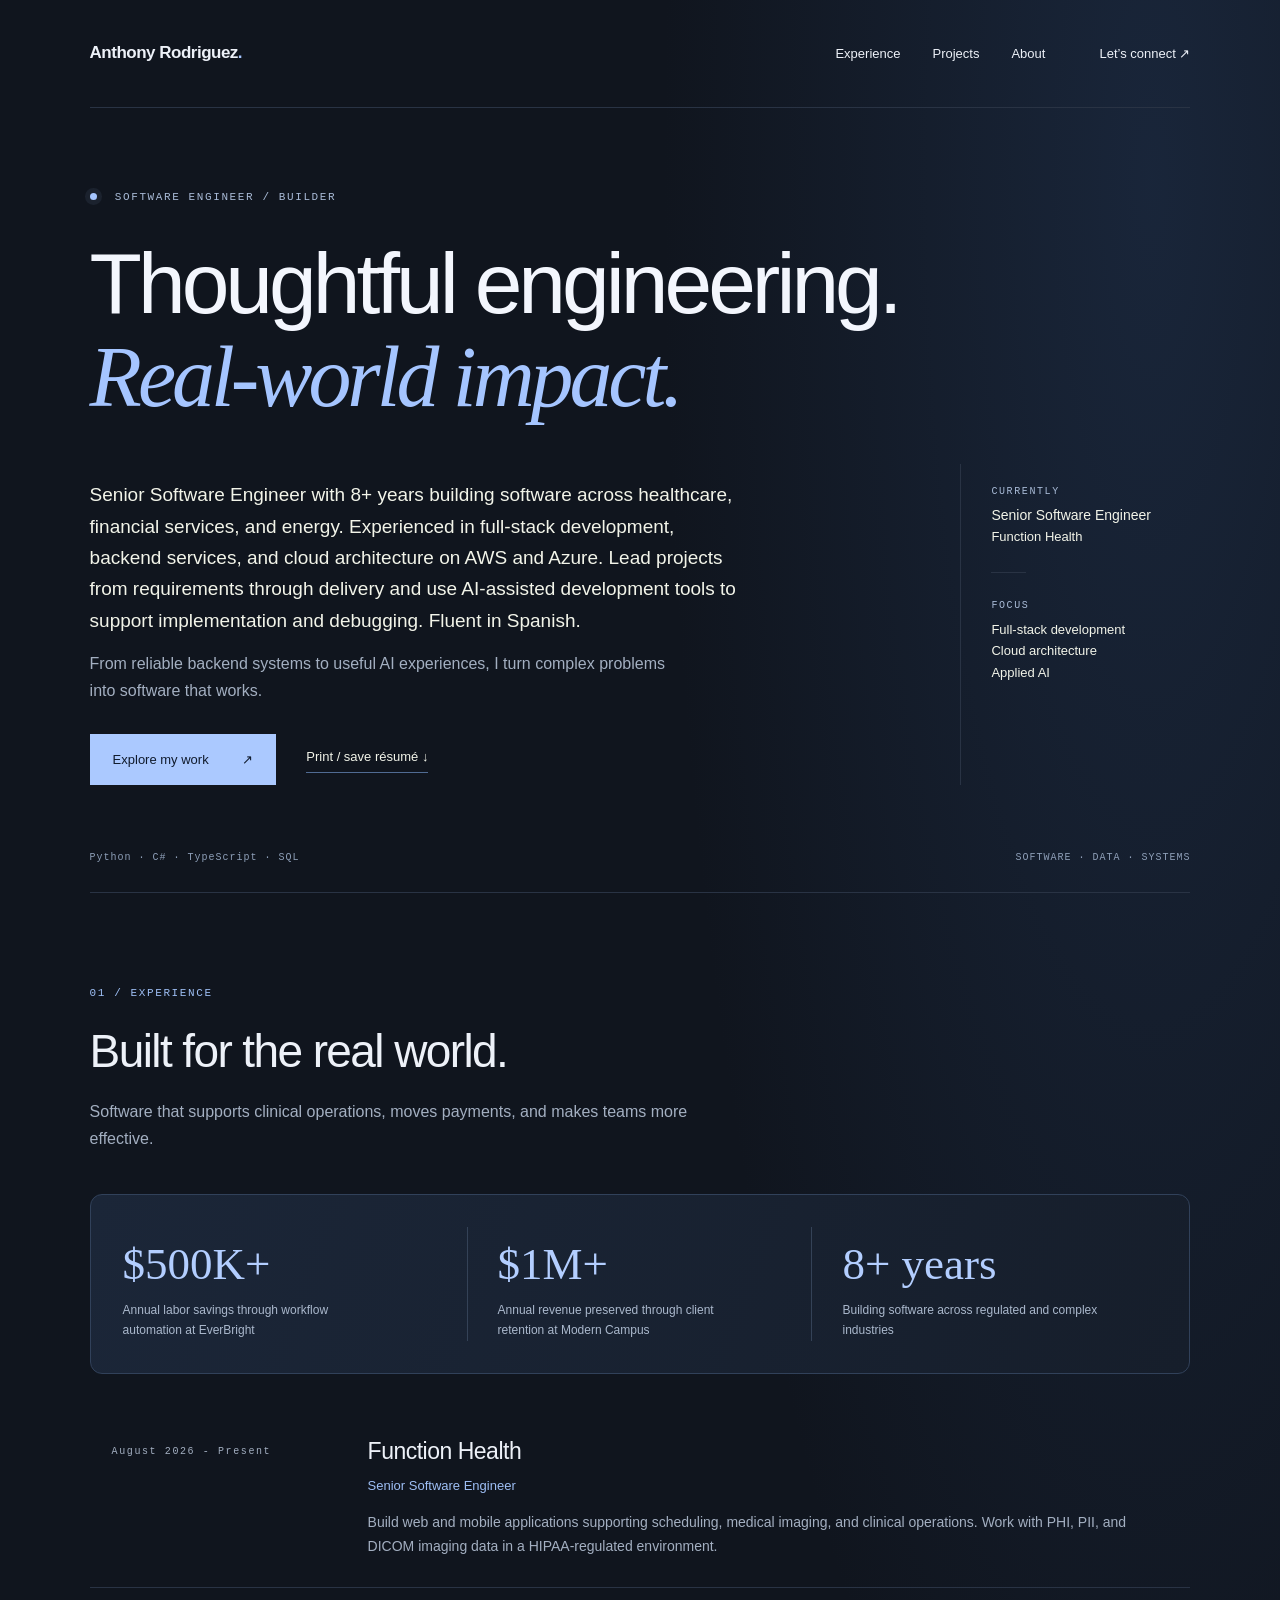
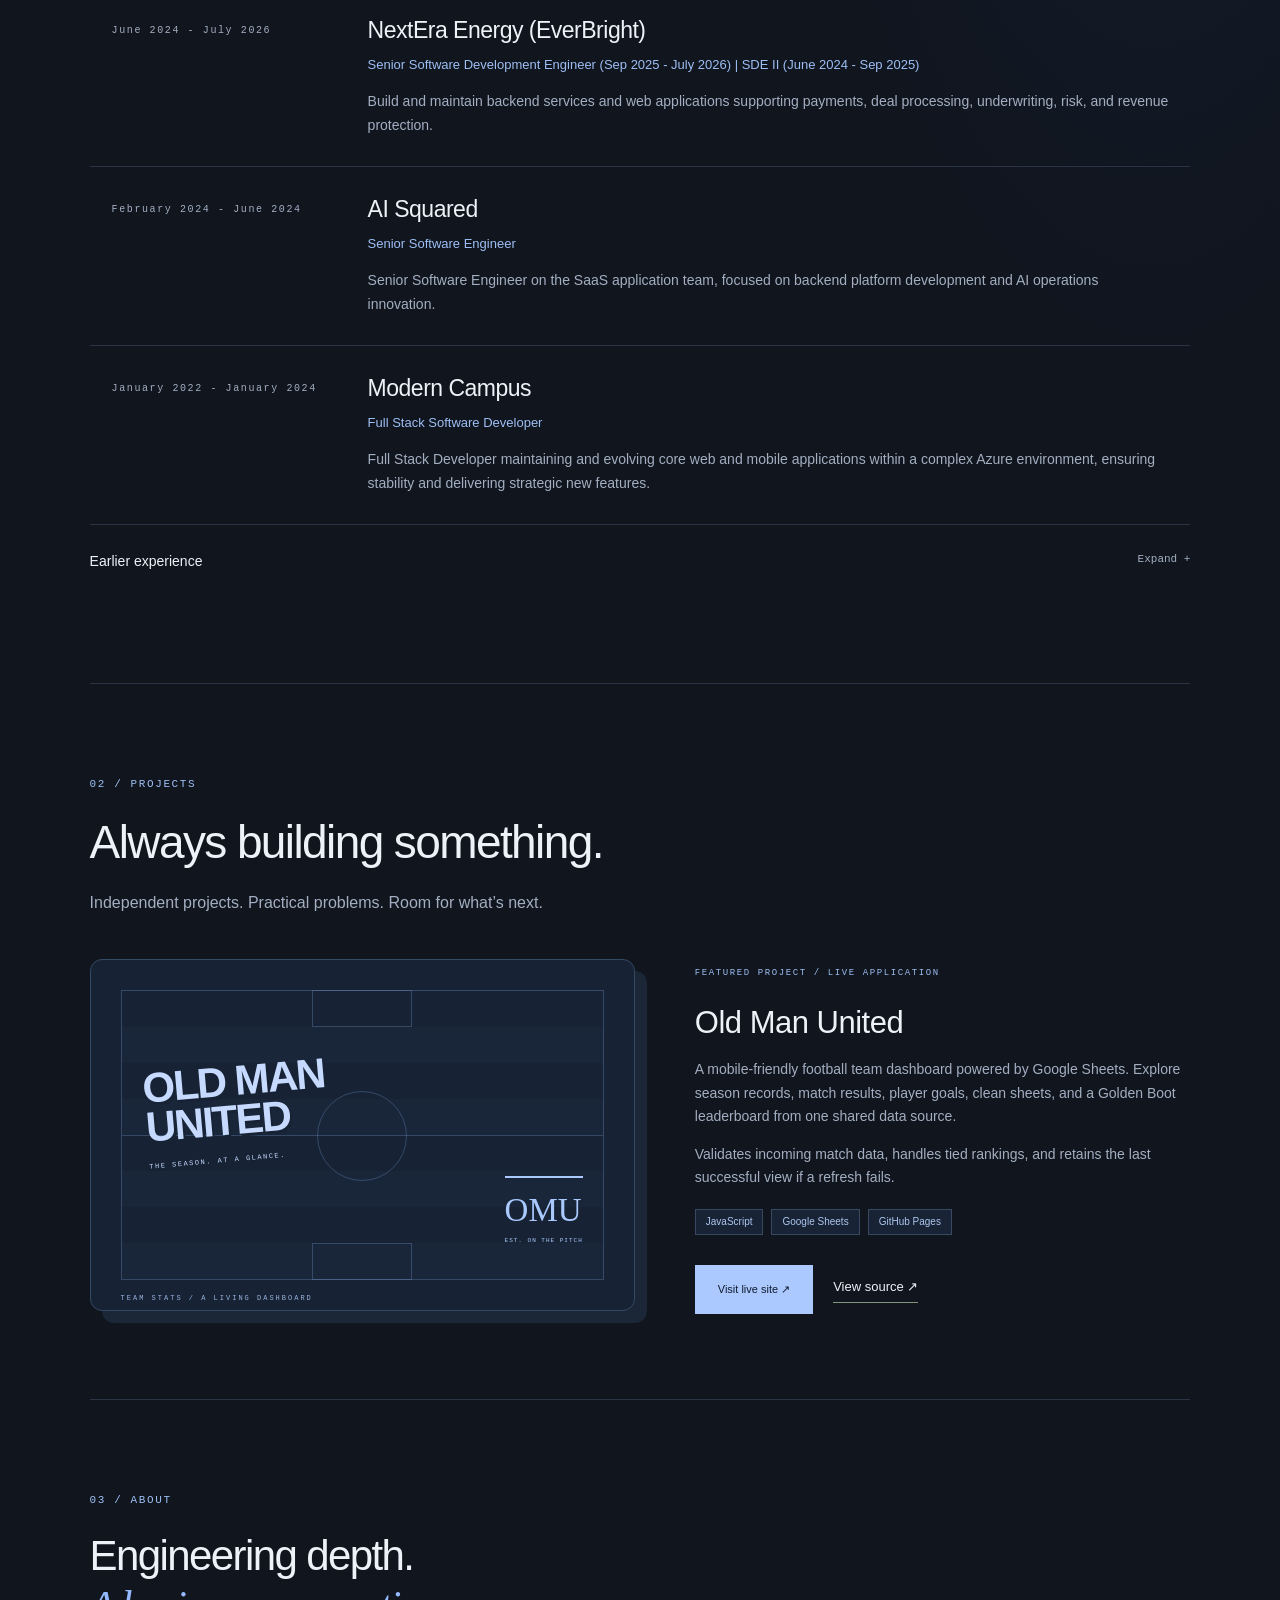
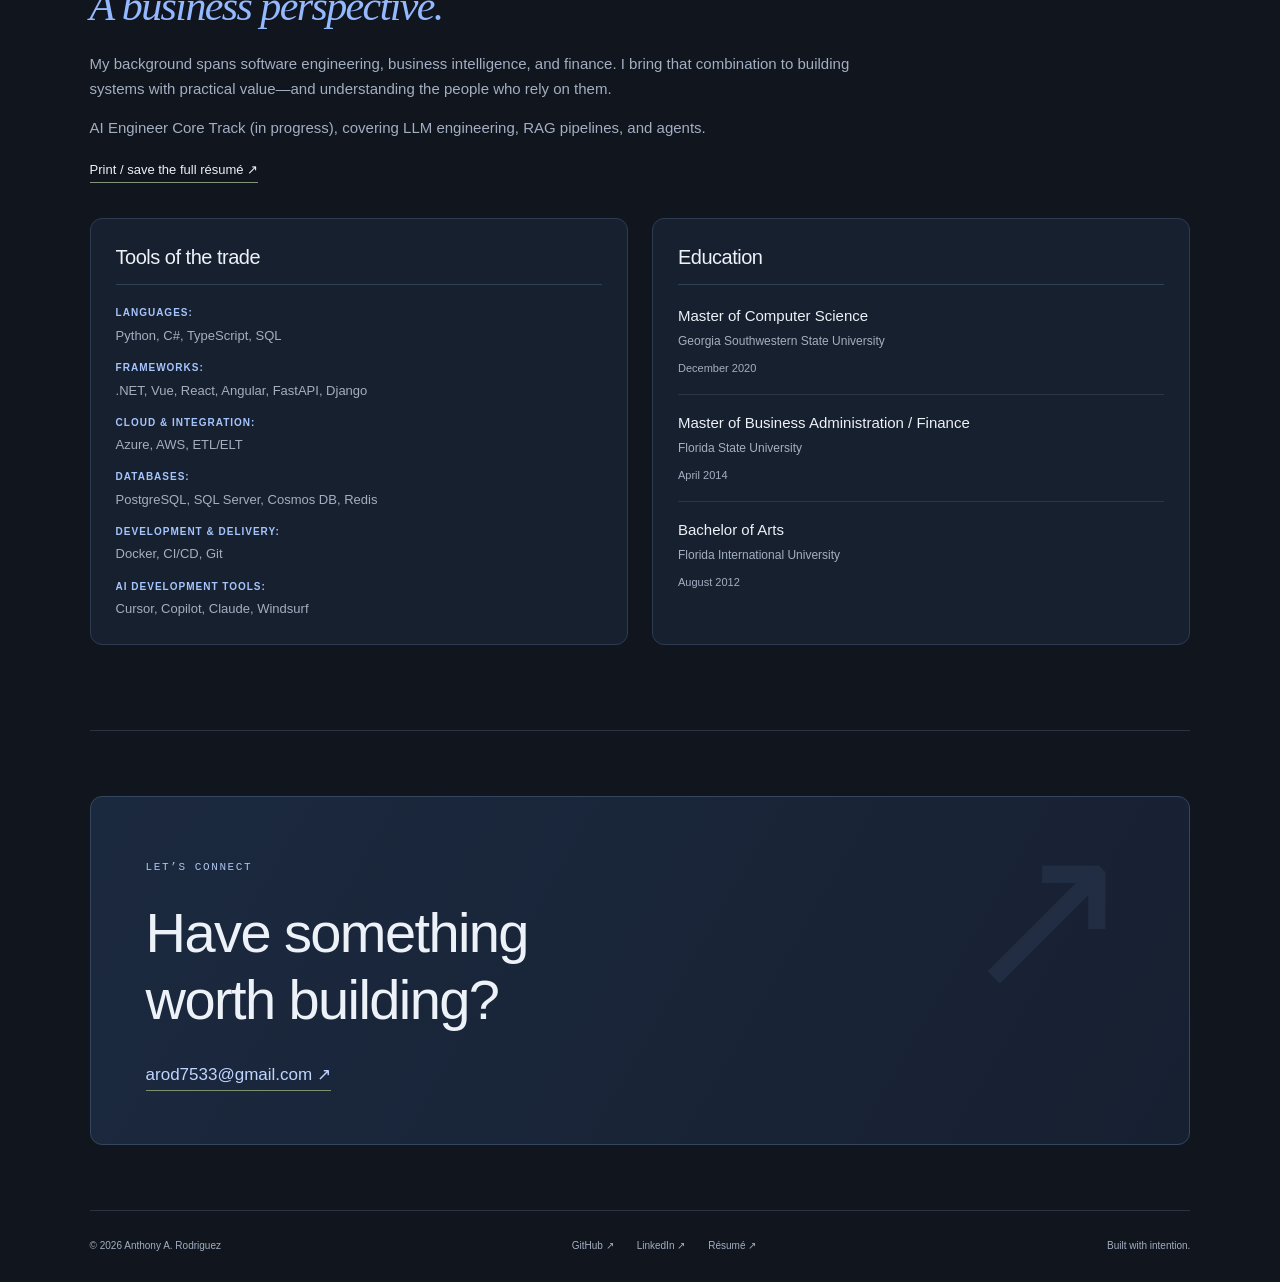
==== index.html @ e12dc536 "Create resume website and portfolio with single-source content" ====
<!doctype html>
<html lang="en"><head><meta charset="utf-8"><meta name="viewport" content="width=device-width,initial-scale=1"><meta name="description" content="Anthony A. Rodriguez — Senior Software Engineer building full-stack applications, cloud services, and applied AI projects."><title>Anthony A. Rodriguez | Software Engineer</title><link rel="stylesheet" href="styles.css"></head><body><div class="hero-backdrop" aria-hidden="true"></div>
<a class="skip" href="#main">Skip to content</a><header><a class="brand" href="#">Anthony Rodriguez<span>.</span></a><nav aria-label="Main navigation"><a href="#work">Experience</a><a href="#projects">Projects</a><a href="#about">About</a><a class="nav-contact" href="mailto:arod7533@gmail.com">Let’s connect ↗</a></nav></header>
<main id="main"><section class="hero"><div class="eyebrow"><span class="dot"></span> SOFTWARE ENGINEER / BUILDER</div><h1>Thoughtful engineering.<br><em>Real-world impact.</em></h1><div class="hero-bottom"><div><p class="intro">Senior Software Engineer with 8+ years building software across healthcare, financial services, and energy. Experienced in full-stack development, backend services, and cloud architecture on AWS and Azure. Lead projects from requirements through delivery and use AI-assisted development tools to support implementation and debugging. Fluent in Spanish.</p><p class="subintro">From reliable backend systems to useful AI experiences, I turn complex problems into software that works.</p><div class="actions"><a class="button" href="#projects">Explore my work <span>↗</span></a><a class="text-link" href="resume.html">Print / save résumé ↓</a></div></div><aside class="hero-note"><span class="tiny">CURRENTLY</span><strong>Senior Software Engineer</strong><span>Function Health</span><div class="note-line"></div><span class="tiny">FOCUS</span><span>Full-stack development<br>Cloud architecture<br>Applied AI</span></aside></div><div class="hero-footer"><span>Python · C# · TypeScript · SQL</span><span>SOFTWARE · DATA · SYSTEMS</span></div></section>
<section id="work" class="section"><div class="section-heading"><span class="eyebrow">01 / EXPERIENCE</span><h2>Built for the real world.</h2><p>Software that supports clinical operations, moves payments, and makes teams more effective.</p></div><div class="impact"><div><strong>$500K+</strong><span>Annual labor savings through workflow automation at EverBright</span></div><div><strong>$1M+</strong><span>Annual revenue preserved through client retention at Modern Campus</span></div><div><strong>8+ years</strong><span>Building software across regulated and complex industries</span></div></div>
<div class="timeline"><article><div class="time">August 2026 - Present</div><div><h3>Function Health</h3><p class="role">Senior Software Engineer</p><p class="role-summary">Build web and mobile applications supporting scheduling, medical imaging, and clinical operations. Work with PHI, PII, and DICOM imaging data in a HIPAA-regulated environment.</p></div></article><article><div class="time">June 2024 - July 2026</div><div><h3>NextEra Energy (EverBright)</h3><p class="role">Senior Software Development Engineer  (Sep 2025 - July 2026)  |  SDE II  (June 2024 - Sep 2025)</p><p class="role-summary">Build and maintain backend services and web applications supporting payments, deal processing, underwriting, risk, and revenue protection.</p></div></article><article><div class="time">February 2024 - June 2024</div><div><h3>AI Squared</h3><p class="role">Senior Software Engineer</p><p class="role-summary">Senior Software Engineer on the SaaS application team, focused on backend platform development and AI operations innovation.</p></div></article><article><div class="time">January 2022 - January 2024</div><div><h3>Modern Campus</h3><p class="role">Full Stack Software Developer</p><p class="role-summary">Full Stack Developer maintaining and evolving core web and mobile applications within a complex Azure environment, ensuring stability and delivering strategic new features.</p></div></article><details><summary>Earlier experience <span>Expand +</span></summary><article><div class="time">April 2019 - November 2021</div><div><h3>Optum / UnitedHealth Group</h3><p class="role">Software Engineer, Risk &amp; Quality Analytics  (April 2020 - November 2021)</p><p class="role-summary">Developed internal applications with .NET Core, Angular, and SQL Server, enhanced Tableau dashboards using its JavaScript API, and supported Azure cloud migration and CI/CD deployments with Docker and Jenkins.</p></div></article><article><div class="time">February 2018 - April 2019</div><div><h3>Cambia Health Solutions</h3><p class="role">Sr. Data Reporting Analyst, Operations BI</p><p class="role-summary">BI developer building Tableau dashboards and SQL reporting solutions for call center and speech analytics teams.</p></div></article><article><div class="time">August 2016 - February 2018</div><div><h3>Blue Harbor Senior Living</h3><p class="role">Sr. Business Intelligence Analyst</p><p class="role-summary">Supported the FP&amp;A team with automated SQL Server/SSRS reporting, Yardi-based property analytics, and executive data packages for private equity ownership.</p></div></article></details></div></section>
<section id="projects" class="section projects"><div class="section-heading"><span class="eyebrow">02 / PROJECTS</span><h2>Always building something.</h2><p>Independent projects. Practical problems. Room for what’s next.</p></div><div id="project-list"><p>Loading featured project…</p></div><noscript><p>Explore <a href="https://arod7533.github.io/old-man-utd-stats/">Old Man United</a>, a football team dashboard, or <a href="https://github.com/arod7533/old-man-utd-stats">read its source code</a>.</p></noscript></section>
<section id="about" class="section about"><div><span class="eyebrow">03 / ABOUT</span><h2>Engineering depth.<br><em>A business perspective.</em></h2><p>My background spans software engineering, business intelligence, and finance. I bring that combination to building systems with practical value—and understanding the people who rely on them.</p><p>AI Engineer Core Track (in progress), covering LLM engineering, RAG pipelines, and agents.</p><a class="text-link" href="resume.html">Print / save the full résumé ↗</a></div><div class="about-right"><section class="about-panel skills-panel" aria-labelledby="skills-title"><h3 id="skills-title">Tools of the trade</h3><p><strong>Languages:</strong> Python, C#, TypeScript, SQL</p><p><strong>Frameworks:</strong> .NET, Vue, React, Angular, FastAPI, Django</p><p><strong>Cloud &amp; Integration:</strong> Azure, AWS, ETL/ELT</p><p><strong>Databases:</strong> PostgreSQL, SQL Server, Cosmos DB, Redis</p><p><strong>Development &amp; Delivery:</strong> Docker, CI/CD, Git</p><p><strong>AI Development Tools:</strong> Cursor, Copilot, Claude, Windsurf</p></section><section class="about-panel education-panel" aria-labelledby="education-title"><h3 id="education-title">Education</h3><div class="education-item"><h4>Master of Computer Science</h4><p>Georgia Southwestern State University</p><time>December 2020</time></div><div class="education-item"><h4>Master of Business Administration / Finance</h4><p>Florida State University</p><time>April 2014</time></div><div class="education-item"><h4>Bachelor of Arts</h4><p>Florida International University</p><time>August 2012</time></div></section></div></section>
<section class="contact"><span class="eyebrow">LET’S CONNECT</span><h2>Have something<br>worth building?</h2><a href="mailto:arod7533@gmail.com">arod7533@gmail.com ↗</a></section></main><footer><span>© <span id="year">2026</span> Anthony A. Rodriguez</span><div><a href="https://github.com/arod7533">GitHub ↗</a><a href="https://linkedin.com/in/arod7533">LinkedIn ↗</a><a href="resume.html">Résumé ↗</a></div><span>Built with intention.</span></footer><script src="site.js" defer></script></body></html>
---- styles.css ----
:root{--paper:#f7f6f2;--ink:#202824;--muted:#626c64;--green:#335d48;--line:#d9ddd5}*{box-sizing:border-box}html{scroll-behavior:smooth;scroll-padding-top:30px}body{margin:0;background:var(--paper);color:var(--ink);font-family:Arial,Helvetica,sans-serif;line-height:1.65}a{color:inherit;text-decoration:none}a:hover{text-decoration:underline;text-underline-offset:5px}a:focus-visible,summary:focus-visible{outline:3px solid #8aab65;outline-offset:5px}.skip{position:absolute;top:-80px;background:white;padding:10px}.skip:focus{top:0;z-index:10}header,main,footer{max-width:1200px;margin:auto}header{height:108px;display:flex;align-items:center;justify-content:space-between;border-bottom:1px solid var(--line)}.brand{font-size:30px;font-weight:800;letter-spacing:-2px}.brand span{color:#788f57}nav{display:flex;gap:32px;font-size:13px}nav .nav-contact{margin-left:22px}.hero{padding:80px 0 0}.eyebrow,.tiny,.time{font-family:monospace;font-size:11px;letter-spacing:1.6px}.eyebrow{color:var(--green)}.dot{display:inline-block;width:7px;height:7px;background:#6b8d53;border-radius:50%;margin-right:10px}h1{font-size:clamp(48px,6.6vw,84px);line-height:1.08;letter-spacing:-4px;font-weight:500;margin:31px 0 40px}em{font-family:Georgia,'Times New Roman',serif;font-weight:400;color:var(--green)}.hero-bottom{display:grid;grid-template-columns:1fr 290px;gap:160px}.intro{font-size:20px;line-height:1.65;max-width:650px}.subintro{font-size:16px;color:var(--muted);max-width:590px}.actions{display:flex;align-items:center;gap:30px;margin-top:30px}.button{background:var(--green);color:white;padding:15px 23px;font-size:13px}.button span{margin-left:30px}.text-link{font-size:13px;border-bottom:1px solid #82957c;padding-bottom:5px}.hero-note{border-left:1px solid var(--line);padding-left:28px;padding-top:15px;font-size:13px;display:flex;align-items:flex-start;flex-direction:column}.tiny{font-size:10px;color:var(--muted);margin-bottom:9px}.hero-note strong{font-size:14px;font-weight:500}.note-line{width:35px;height:1px;background:var(--line);margin:24px 0}.hero-footer{display:flex;justify-content:space-between;color:var(--muted);font-family:monospace;font-size:10px;letter-spacing:1px;border-bottom:1px solid var(--line);margin-top:68px;padding-bottom:25px}.section{padding:85px 0;border-bottom:1px solid var(--line)}.section-heading{max-width:650px}h2{font-size:42px;line-height:1.2;letter-spacing:-1.6px;font-weight:500;margin:20px 0}p{margin:15px 0}.section-heading p,.about p{color:var(--muted)}.impact{display:grid;grid-template-columns:repeat(3,1fr);margin:42px 0 35px;background:#ecefe7;padding:30px}.impact>div{padding:0 30px;border-right:1px solid #cfd7c9}.impact>div:first-child{padding-left:0}.impact>div:last-child{border:0}.impact strong{font-family:Georgia,serif;font-size:39px;font-weight:400;color:var(--green);display:block}.impact span{display:block;max-width:255px;font-size:12px;color:var(--muted)}.timeline article{display:grid;grid-template-columns:220px 1fr;gap:36px;padding:35px 0;border-bottom:1px solid var(--line)}.time{padding-top:7px;color:var(--muted);font-size:10px}h3{font-size:23px;font-weight:500;letter-spacing:-.5px;line-height:1.3;margin:0 0 8px}.role{color:var(--green);font-size:13px;margin-top:5px}.timeline p:not(.role),li{font-size:14px;color:var(--muted)}ul{padding-left:18px}.tags{display:flex;flex-wrap:wrap;gap:8px;margin-top:20px}.tags span{font-size:10px;border:1px solid #d4dcd0;padding:4px 10px;color:var(--green)}summary{cursor:pointer;display:flex;justify-content:space-between;padding:25px 0;font-size:14px}summary span{font-family:monospace;color:var(--muted);font-size:11px}.earlier{padding:15px 0 10px 256px}.earlier h3{font-size:19px;margin-top:20px}.project{display:grid;grid-template-columns:1.1fr 1fr;gap:55px;margin-top:40px;align-items:center}.project-art{background:#e5e9df;padding:54px 35px}.chat-window{background:#253b31;box-shadow:0 15px 25px #263f3022;color:#eff3e8;padding:22px;border:1px solid #45604b}.window-top{display:flex;gap:5px;align-items:center}.window-top i{width:5px;height:5px;background:#829980;border-radius:50%}.window-top span{margin-left:auto;font-family:monospace;font-size:8px;letter-spacing:2px;color:#a3b69b}.chat-title{font-family:Georgia,serif;font-size:26px;line-height:1.3;margin:35px 0 25px;max-width:220px}.chat-title span{color:#c3db95}.chat-lines b{display:block;width:85%;height:5px;background:#4c6254;margin:10px 0}.chat-lines b:nth-child(2){width:70%}.chat-lines b:nth-child(3){width:45%}.chat-input{margin-top:32px;padding:12px;background:#344a3d;color:#adbdad;font-size:10px;display:flex;justify-content:space-between}.project-info .eyebrow{font-size:9px}.project-info h3{font-size:31px;margin-top:20px}.project-info p{font-size:14px;color:var(--muted)}.project-status{font-size:11px!important;margin-top:26px!important}.about{display:grid;grid-template-columns:1fr 1fr;gap:100px}.about p{font-size:15px}.about-right{padding-top:30px}.about-right h3{font-size:17px}.about-right>p{line-height:2.1;margin-bottom:32px}.education{display:flex;flex-direction:column;font-size:13px}.education strong{font-weight:500;margin-top:13px}.education span{font-size:11px;color:var(--muted)}.contact{background:#e8ede2;padding:55px;margin-top:65px;margin-bottom:65px}.contact h2{font-size:56px;margin-bottom:28px}.contact>a{font-size:17px;border-bottom:1px solid #7b9270;padding-bottom:6px}footer{border-top:1px solid var(--line);padding:27px 0;display:flex;justify-content:space-between;font-size:10px;color:var(--muted)}footer div{display:flex;gap:23px}@media(min-width:1500px){header,main,footer{max-width:1200px}}@media(max-width:1300px){header,main,footer{margin-left:7%;margin-right:7%}.hero-bottom{gap:60px}}@media(max-width:700px){header{height:85px}nav{gap:16px;font-size:11px}nav .nav-contact{display:none}.hero{padding-top:48px}h1{font-size:49px;letter-spacing:-2.5px}.hero-bottom{grid-template-columns:1fr;gap:32px}.intro{font-size:18px}.hero-note{display:none}.hero-footer{margin-top:45px}.hero-footer span:last-child{display:none}.section{padding:55px 0}h2{font-size:33px}.impact{padding:20px;gap:20px;grid-template-columns:1fr}.impact>div{padding:0;border:0}.impact span{max-width:none}.impact strong{font-size:34px}.timeline article{grid-template-columns:1fr;gap:12px}.earlier{padding-left:0}.project,.about{grid-template-columns:1fr;gap:30px}.project-art{padding:35px 25px}.about-right{padding-top:0}.contact{padding:30px;margin:40px 0}.contact h2{font-size:42px}.contact>a{font-size:14px}footer{flex-wrap:wrap;gap:18px}footer>span:last-child{display:none}}@media(prefers-reduced-motion:reduce){html{scroll-behavior:auto}}
/* Visual layer: evergreen, warm paper, and restrained chartreuse accents. */
:root{--accent:#d6ed9b}body{position:relative}.hero-backdrop{position:absolute;z-index:-1;inset:0 0 auto;height:860px;background:radial-gradient(ellipse at 85% 35%,#385742 0,transparent 48%),linear-gradient(135deg,#182e26,#213c30);overflow:hidden}.hero-backdrop:after{content:'';position:absolute;inset:0;background-image:linear-gradient(#d6ed9b07 1px,transparent 1px),linear-gradient(90deg,#d6ed9b07 1px,transparent 1px);background-size:66px 66px;mask-image:linear-gradient(to right,transparent,#000)}header{color:#e9efe6;border-color:#ffffff24}.brand span{color:var(--accent)}nav a{transition:color .2s}nav a:hover{color:var(--accent);text-decoration:none}.hero{color:#f2f4e9;min-height:752px;position:relative}.hero h1{font-size:clamp(50px,6.7vw,87px);letter-spacing:-4px}.hero em{color:#d6ed9b}.hero .eyebrow,.hero .tiny{color:#bac9b5}.hero .dot{background:var(--accent);box-shadow:0 0 0 5px #d6ed9b12}.hero .intro{font-size:20px}.hero .subintro{color:#b4c2b5}.hero .button{background:var(--accent);color:#203a2b}.hero .text-link{border-color:#6f8a72}.hero-footer{color:#a9bba9;border-color:#ffffff24;margin-top:55px}.hero-note{border:0;padding-left:0;padding-top:0;position:relative}.hero-note .note-line{background:#638064}.orbit-art{position:relative;width:210px;height:170px;margin:-5px 0 22px}.orbit-ring{position:absolute;width:170px;height:170px;border:1px solid #91af7f66;border-radius:50%;left:20px}.ring-two{transform:rotate(-32deg) scaleX(.48);border-color:#b8d49b88}.orbit-art:after{content:'';position:absolute;top:84px;left:0;width:210px;height:1px;background:#91af7f44}.orbit-core{position:absolute;top:42px;left:72px;font-size:43px;font-weight:bold;letter-spacing:-3px;color:#d6ed9b}.orbit-core span{display:block;font:7px monospace;letter-spacing:1.3px;color:#c1cbb8;margin-left:-22px}.orbit-point{position:absolute;width:8px;height:8px;border-radius:50%;background:var(--accent);top:37px;right:26px;box-shadow:0 0 20px #d6ed9b77}.hero-note .tiny{margin-bottom:4px}.hero-note .note-line{margin:15px 0}.button{transition:transform .2s,box-shadow .2s,background .2s}.button:hover{transform:translateY(-3px);box-shadow:0 8px 20px #152c2522;text-decoration:none}.section-heading h2{font-size:46px}.impact{border-top:2px solid #64805b;background:linear-gradient(115deg,#e8eddf,#f0f2e9)}.impact strong{font-size:45px}.timeline article{transition:background .2s}.timeline article:hover{background:#e7ece14a}.project{gap:60px}.football-art{background:#243a2b;padding:30px;position:relative;min-height:350px;box-shadow:15px 15px 0 #e8eddf;overflow:hidden}.pitch{position:relative;border:1px solid #a0b98a55;height:290px;background:repeating-linear-gradient(0deg,#a0b98a06 0px,#a0b98a06 36px,transparent 36px,transparent 72px)}.pitch:after{content:'';position:absolute;top:50%;left:0;right:0;height:1px;background:#a0b98a55}.pitch-circle{position:absolute;width:90px;height:90px;border:1px solid #a0b98a55;border-radius:50%;top:100px;left:calc(50% - 45px)}.pitch-box{position:absolute;width:100px;height:37px;border:1px solid #a0b98a55;left:calc(50% - 50px)}.box-top{top:-1px}.box-bottom{bottom:-1px}.pitch-name{position:absolute;top:70px;left:23px;font-size:42px;line-height:.94;font-weight:800;letter-spacing:-2px;color:#e3efb6;z-index:1;transform:rotate(-5deg);text-shadow:2px 3px #243a2b}.pitch-name>span{display:block;font:7px monospace;letter-spacing:1.5px;margin-top:15px}.pitch-badge{position:absolute;right:20px;bottom:35px;border-top:2px solid #d6ed9b;color:#d6ed9b;font-family:Georgia,serif;font-size:33px;padding-top:5px}.pitch-badge span{font:6px monospace;letter-spacing:1px;display:block}.art-caption{position:absolute;bottom:8px;left:30px;color:#abc19b;font:7px monospace;letter-spacing:2px}.project-info .actions{gap:20px;flex-wrap:wrap}.project-info .button{font-size:11px}.contact{position:relative;background:#213b2e;color:#f2f4e9;overflow:hidden}.contact:after{content:'↗';position:absolute;right:55px;top:15px;font-size:210px;line-height:1;color:#d6ed9b22;pointer-events:none}.contact .eyebrow{color:#c6d9ac}.contact>a{color:#d6ed9b;position:relative;z-index:1}.reveal{opacity:0;transform:translateY(18px);transition:opacity .6s,transform .6s}.reveal.in-view{opacity:1;transform:translateY(0)}@media(max-width:1300px){.hero-backdrop{height:900px}.hero{min-height:792px}.hero-bottom{gap:40px;grid-template-columns:1fr 230px}}@media(max-width:900px) and (min-width:701px){.hero-backdrop{height:960px}.hero{min-height:852px}.hero-bottom{grid-template-columns:1fr 190px;gap:25px}.orbit-art{transform:scale(.85);transform-origin:left center}.hero h1{letter-spacing:-3px}}@media(max-width:700px){.hero-backdrop{height:785px}.hero{min-height:700px;padding-bottom:30px}.hero h1{font-size:51px;letter-spacing:-2.8px}.hero-bottom{grid-template-columns:1fr}.hero-footer{margin-top:45px}.hero .intro{font-size:18px}.section-heading h2{font-size:35px}.football-art{min-height:330px;padding:25px}.pitch{height:270px}.contact:after{right:20px;font-size:150px;top:35px}.project{gap:35px}}@media(prefers-reduced-motion:reduce){.reveal{opacity:1;transform:none;transition:none}.button{transition:none}.button:hover{transform:none}}
/* Unified midnight theme: subtle surfaces instead of abrupt section transitions. */
:root{--paper:#10151e;--ink:#edf1f8;--muted:#a3afc1;--green:#94b9ff;--line:#293344;--accent:#a5c5ff}body{background:radial-gradient(ellipse at 90% 4%,#21345288,transparent 30%),#10151e;color:var(--ink)}.hero-backdrop{display:none}header{color:var(--ink);border-color:var(--line)}.brand{font-size:17px;letter-spacing:-.5px;font-weight:600}.brand span{color:var(--accent)}.hero{min-height:auto;padding-bottom:0}.hero h1{color:#f3f6fd}.hero em{color:#a5c5ff}.hero .eyebrow,.hero .tiny{color:#a9bbd7}.hero .dot{background:#a5c5ff;box-shadow:0 0 0 5px #a5c5ff12}.hero .intro{font-size:19px}.hero .subintro{color:var(--muted)}.hero .button,.button{background:#abc9ff;color:#101b2d}.hero .text-link{border-color:#506b93}.hero-note{padding-top:20px;border-left:1px solid var(--line);padding-left:30px}.hero-note .note-line{background:var(--line);margin:25px 0}.hero-footer{color:#8e9fb8;border-color:var(--line);margin-top:65px}.section{border-color:var(--line)}.section-heading .eyebrow,.eyebrow,.role{color:#9ebff5}.impact{background:linear-gradient(110deg,#1b2638,#161e2b);border:1px solid #31415a;border-radius:12px;padding:32px}.impact>div{border-color:#344257}.impact strong{color:#b3ceff}.impact span{color:#aab8cc}.timeline article:hover{background:#1a243340}.timeline article p strong{color:#d5dfed}.tags span{border-color:#384861;color:#adc6ee;background:#182335}.project-info p{color:var(--muted)}.football-art{background:#172335;box-shadow:12px 12px 0 #1b2637;border:1px solid #344963;border-radius:12px}.pitch{border-color:#7494c855;background:repeating-linear-gradient(0deg,#8ab0ed06 0px,#8ab0ed06 36px,transparent 36px,transparent 72px)}.pitch:after{background:#7494c855}.pitch-circle,.pitch-box{border-color:#7494c855}.pitch-name{color:#c6daff;text-shadow:2px 3px #172335}.pitch-badge{color:#aacaff;border-color:#aacaff}.art-caption{color:#99b4df}.contact{background:linear-gradient(120deg,#1b293f,#172031);border:1px solid #35465f;border-radius:12px;color:var(--ink)}.contact .eyebrow{color:#a4bce1}.contact>a{color:#bfd5ff}.contact:after{color:#9fc2ff12}.about-right p strong{color:#d7e2f4}.education p{font-size:13px;line-height:1.7}.education strong{display:inline}.about-right>p{margin-bottom:16px;font-size:13px}.about-right h3{margin-top:28px}.contact .eyebrow{color:#acc5ed}.skip{background:#10151e}.timeline details article{padding-left:0}.timeline li em{color:inherit}.hero-note strong{line-height:1.5}@media(max-width:700px){.hero{min-height:auto}.hero h1{font-size:49px}.hero .intro{font-size:17px}.impact{padding:24px}.impact>div{border:0}.brand{font-size:15px}.contact>a{font-size:13px}} 
/* Keep dates and role content inset from the row's hover surface. */
.timeline article{padding-left:22px;padding-right:22px}.timeline details article{padding-left:22px}@media(max-width:700px){.timeline article,.timeline details article{padding-left:16px;padding-right:16px}}

/* Uniform, compact experience summaries; résumé emphasis stays in print view. */
.timeline .role-summary{font-family:Arial,Helvetica,sans-serif;font-style:normal;font-weight:400;color:var(--muted);font-size:14px;line-height:1.7;margin:12px 0 0}.timeline article{padding-top:28px;padding-bottom:28px}

/* Separate skills from qualifications with distinct surfaces and hierarchy. */
.about-right{padding-top:0;display:flex;flex-direction:column;gap:28px;min-width:0}.about-panel{background:#17202e;border:1px solid #2e3c51;border-radius:12px;padding:28px}.about-panel h3{margin:0 0 23px;font-size:20px;color:#edf1f8;padding-bottom:16px;border-bottom:1px solid #304057}.about-panel>p{font-size:13px;line-height:1.65;margin:0 0 17px}.about-panel>p:last-child{margin-bottom:0}.about-panel>p strong{display:block;font-size:10px;text-transform:uppercase;letter-spacing:1px;color:#9dbcf0;margin-bottom:5px}.education-panel{background:#141c28}.education-item+.education-item{border-top:1px solid #29374b;margin-top:20px;padding-top:20px}.education-item h4{font-size:15px;font-weight:500;line-height:1.4;margin:0 0 6px;color:#e2eaf7}.education-item p{font-size:12px;margin:0;color:#9eacc0}.education-item time{display:block;font-size:11px;color:#8497b4;margin-top:7px}@media(max-width:700px){.about-panel{padding:23px}.about-right{gap:20px}}

/* Balanced About composition: introduction above two parallel panels. */
.about{grid-template-columns:1fr;gap:36px;align-items:start}
.about>div:first-child{max-width:760px}
.about-right{display:grid;grid-template-columns:1.15fr 1fr;gap:24px;align-items:start}
.about-panel{padding:25px}
.about-panel h3{margin:0 0 20px;padding-bottom:14px}
.about-panel>p{margin-bottom:14px;line-height:1.55}
.education-item+.education-item{margin-top:17px;padding-top:17px}
@media(max-width:700px){.about{gap:28px}.about-right{grid-template-columns:1fr;gap:20px}.about-panel{padding:23px}}
/* Treat the paired panels as one consistent component family. */
.about-right{grid-template-columns:1fr 1fr;align-items:stretch}
.about-panel,.education-panel{background:#17202e;border-color:#2e3c51}
.about-panel h3{color:var(--ink);border-color:#304057}
.about-panel>p strong{color:var(--accent)}
.education-item h4{color:var(--ink)}
.education-item p{color:var(--muted)}
.education-item time{color:var(--muted)}
@media(max-width:700px){.about-right{grid-template-columns:1fr}}
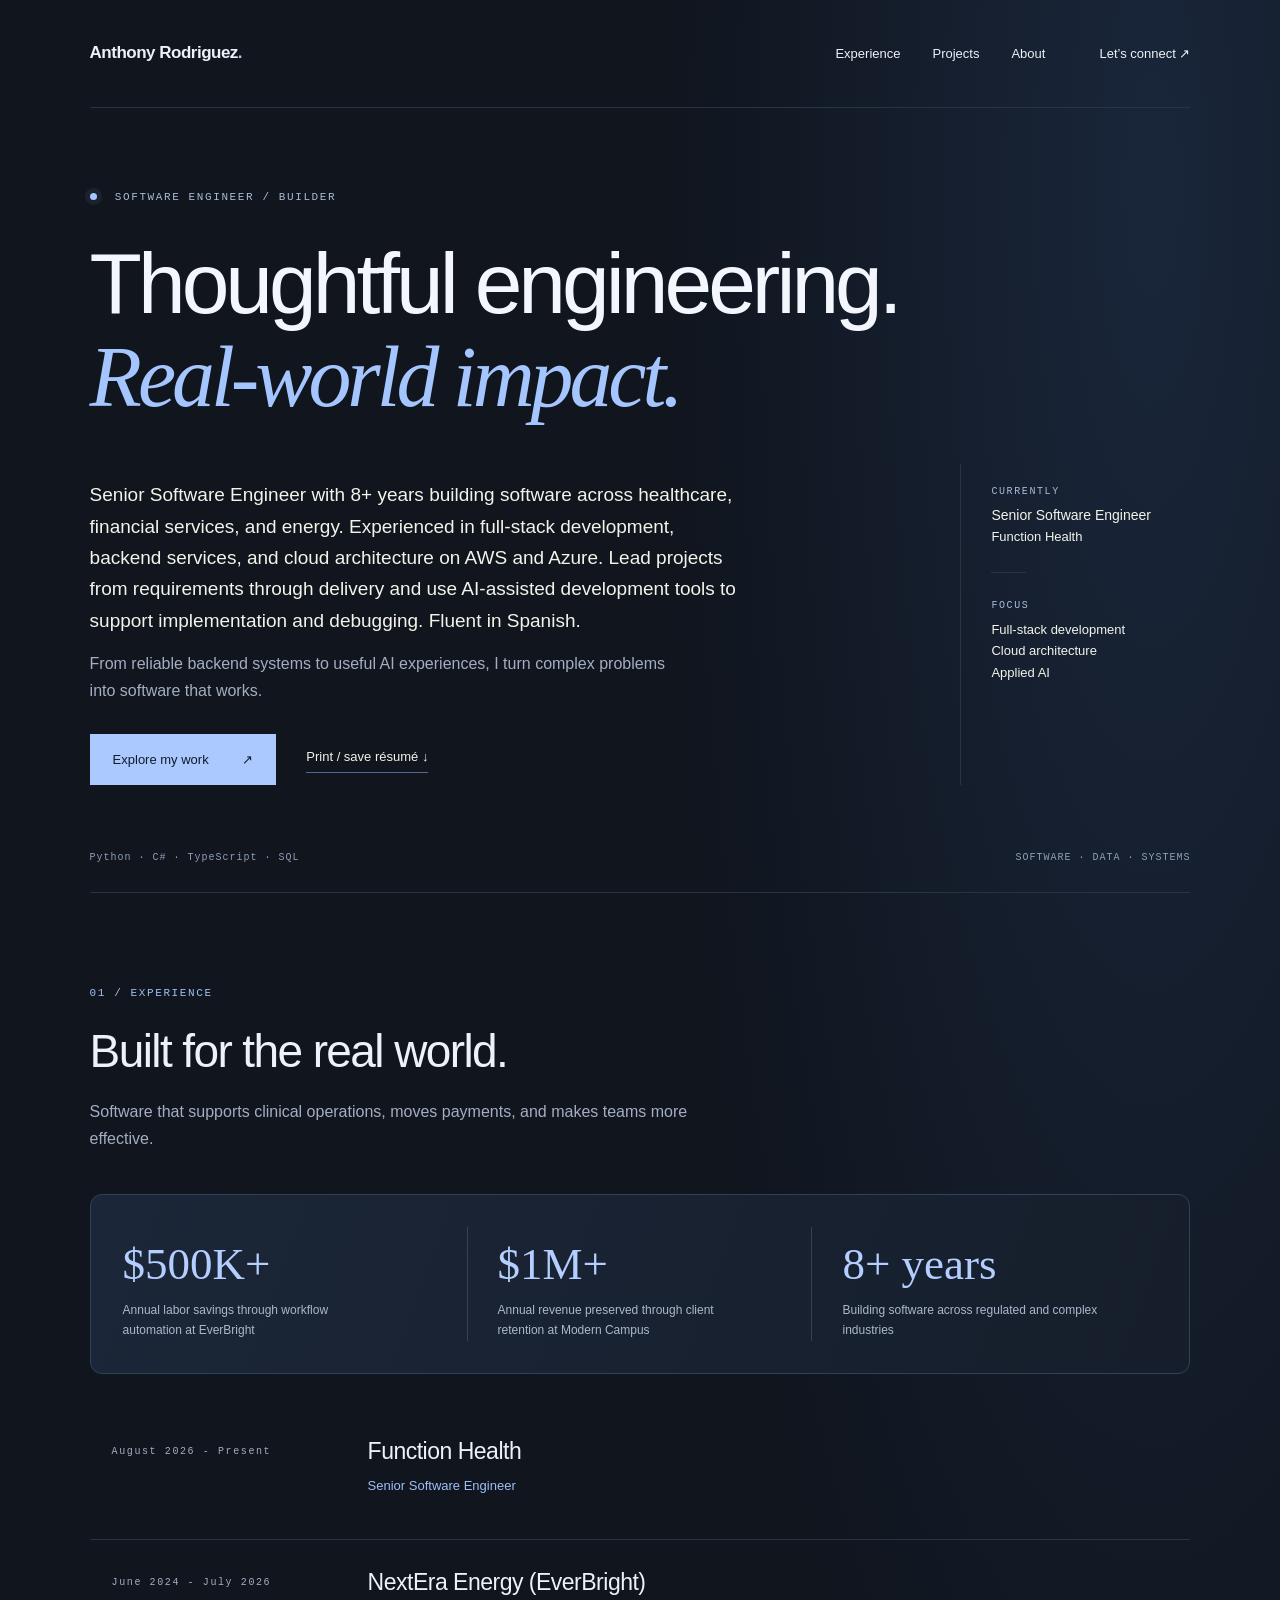
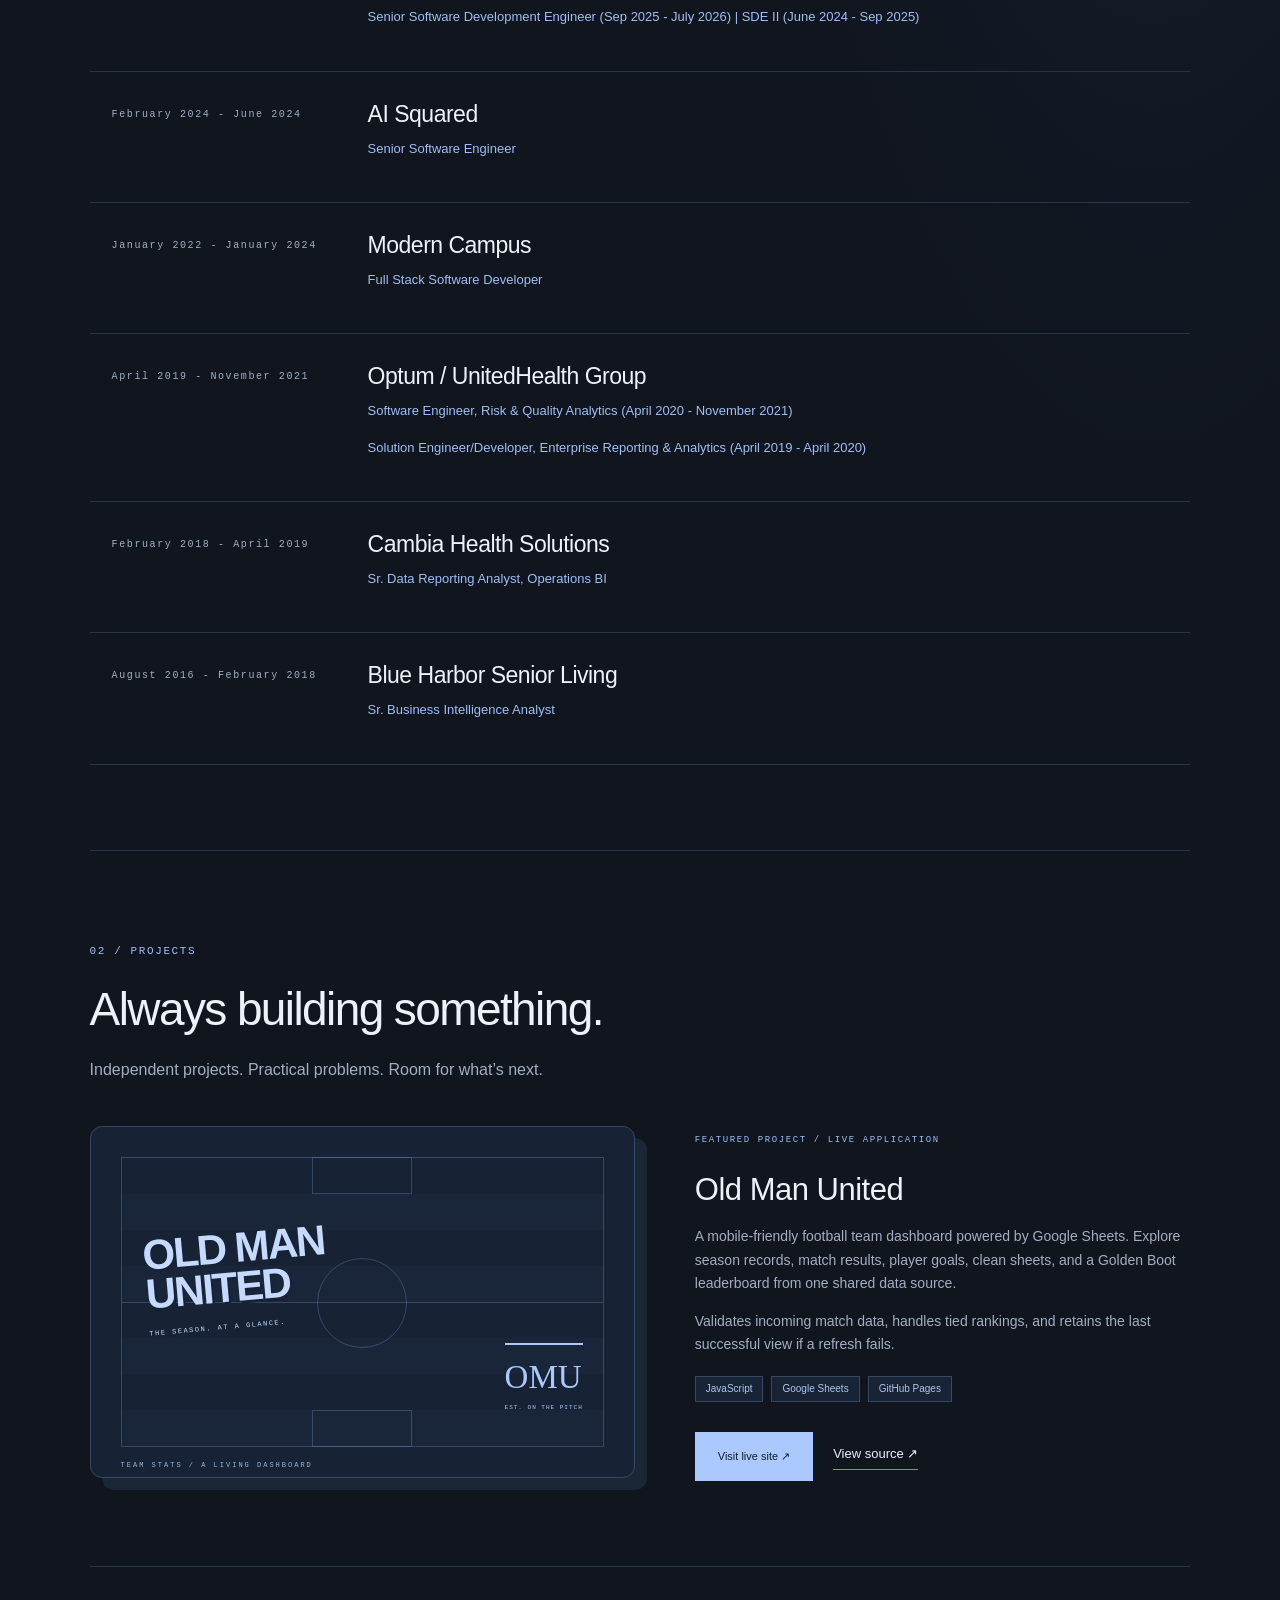
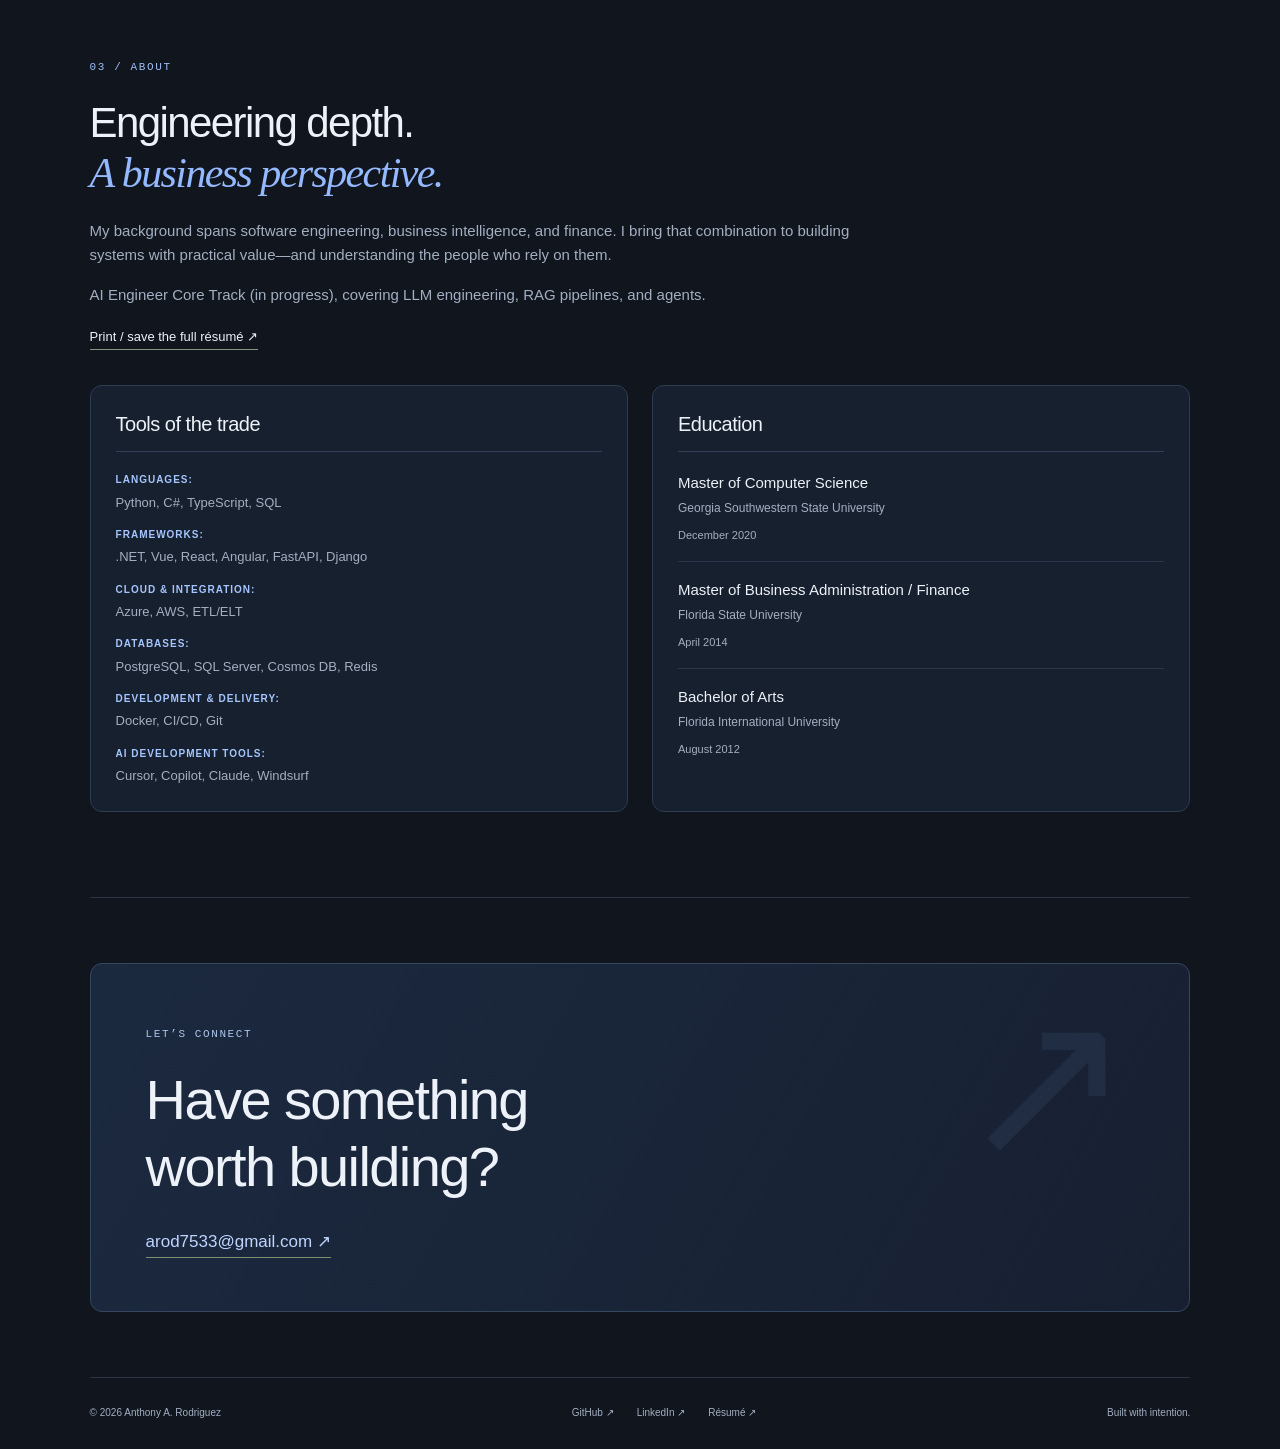
==== commit 5c4273c4: "Show all experience with company titles and dates only" ====
--- a/index.html
+++ b/index.html
@@ -3,7 +3,7 @@
 <a class="skip" href="#main">Skip to content</a><header><a class="brand" href="#">Anthony Rodriguez<span>.</span></a><nav aria-label="Main navigation"><a href="#work">Experience</a><a href="#projects">Projects</a><a href="#about">About</a><a class="nav-contact" href="mailto:arod7533@gmail.com">Let’s connect ↗</a></nav></header>
 <main id="main"><section class="hero"><div class="eyebrow"><span class="dot"></span> SOFTWARE ENGINEER / BUILDER</div><h1>Thoughtful engineering.<br><em>Real-world impact.</em></h1><div class="hero-bottom"><div><p class="intro">Senior Software Engineer with 8+ years building software across healthcare, financial services, and energy. Experienced in full-stack development, backend services, and cloud architecture on AWS and Azure. Lead projects from requirements through delivery and use AI-assisted development tools to support implementation and debugging. Fluent in Spanish.</p><p class="subintro">From reliable backend systems to useful AI experiences, I turn complex problems into software that works.</p><div class="actions"><a class="button" href="#projects">Explore my work <span>↗</span></a><a class="text-link" href="resume.html">Print / save résumé ↓</a></div></div><aside class="hero-note"><span class="tiny">CURRENTLY</span><strong>Senior Software Engineer</strong><span>Function Health</span><div class="note-line"></div><span class="tiny">FOCUS</span><span>Full-stack development<br>Cloud architecture<br>Applied AI</span></aside></div><div class="hero-footer"><span>Python · C# · TypeScript · SQL</span><span>SOFTWARE · DATA · SYSTEMS</span></div></section>
 <section id="work" class="section"><div class="section-heading"><span class="eyebrow">01 / EXPERIENCE</span><h2>Built for the real world.</h2><p>Software that supports clinical operations, moves payments, and makes teams more effective.</p></div><div class="impact"><div><strong>$500K+</strong><span>Annual labor savings through workflow automation at EverBright</span></div><div><strong>$1M+</strong><span>Annual revenue preserved through client retention at Modern Campus</span></div><div><strong>8+ years</strong><span>Building software across regulated and complex industries</span></div></div>
-<div class="timeline"><article><div class="time">August 2026 - Present</div><div><h3>Function Health</h3><p class="role">Senior Software Engineer</p><p class="role-summary">Build web and mobile applications supporting scheduling, medical imaging, and clinical operations. Work with PHI, PII, and DICOM imaging data in a HIPAA-regulated environment.</p></div></article><article><div class="time">June 2024 - July 2026</div><div><h3>NextEra Energy (EverBright)</h3><p class="role">Senior Software Development Engineer  (Sep 2025 - July 2026)  |  SDE II  (June 2024 - Sep 2025)</p><p class="role-summary">Build and maintain backend services and web applications supporting payments, deal processing, underwriting, risk, and revenue protection.</p></div></article><article><div class="time">February 2024 - June 2024</div><div><h3>AI Squared</h3><p class="role">Senior Software Engineer</p><p class="role-summary">Senior Software Engineer on the SaaS application team, focused on backend platform development and AI operations innovation.</p></div></article><article><div class="time">January 2022 - January 2024</div><div><h3>Modern Campus</h3><p class="role">Full Stack Software Developer</p><p class="role-summary">Full Stack Developer maintaining and evolving core web and mobile applications within a complex Azure environment, ensuring stability and delivering strategic new features.</p></div></article><details><summary>Earlier experience <span>Expand +</span></summary><article><div class="time">April 2019 - November 2021</div><div><h3>Optum / UnitedHealth Group</h3><p class="role">Software Engineer, Risk &amp; Quality Analytics  (April 2020 - November 2021)</p><p class="role-summary">Developed internal applications with .NET Core, Angular, and SQL Server, enhanced Tableau dashboards using its JavaScript API, and supported Azure cloud migration and CI/CD deployments with Docker and Jenkins.</p></div></article><article><div class="time">February 2018 - April 2019</div><div><h3>Cambia Health Solutions</h3><p class="role">Sr. Data Reporting Analyst, Operations BI</p><p class="role-summary">BI developer building Tableau dashboards and SQL reporting solutions for call center and speech analytics teams.</p></div></article><article><div class="time">August 2016 - February 2018</div><div><h3>Blue Harbor Senior Living</h3><p class="role">Sr. Business Intelligence Analyst</p><p class="role-summary">Supported the FP&amp;A team with automated SQL Server/SSRS reporting, Yardi-based property analytics, and executive data packages for private equity ownership.</p></div></article></details></div></section>
+<div class="timeline"><article><div class="time">August 2026 - Present</div><div><h3>Function Health</h3><p class="role">Senior Software Engineer</p></div></article><article><div class="time">June 2024 - July 2026</div><div><h3>NextEra Energy (EverBright)</h3><p class="role">Senior Software Development Engineer  (Sep 2025 - July 2026)  |  SDE II  (June 2024 - Sep 2025)</p></div></article><article><div class="time">February 2024 - June 2024</div><div><h3>AI Squared</h3><p class="role">Senior Software Engineer</p></div></article><article><div class="time">January 2022 - January 2024</div><div><h3>Modern Campus</h3><p class="role">Full Stack Software Developer</p></div></article><article><div class="time">April 2019 - November 2021</div><div><h3>Optum / UnitedHealth Group</h3><p class="role">Software Engineer, Risk &amp; Quality Analytics  (April 2020 - November 2021)</p><p class="role">Solution Engineer/Developer, Enterprise Reporting &amp; Analytics  (April 2019 - April 2020)</p></div></article><article><div class="time">February 2018 - April 2019</div><div><h3>Cambia Health Solutions</h3><p class="role">Sr. Data Reporting Analyst, Operations BI</p></div></article><article><div class="time">August 2016 - February 2018</div><div><h3>Blue Harbor Senior Living</h3><p class="role">Sr. Business Intelligence Analyst</p></div></article></div></section>
 <section id="projects" class="section projects"><div class="section-heading"><span class="eyebrow">02 / PROJECTS</span><h2>Always building something.</h2><p>Independent projects. Practical problems. Room for what’s next.</p></div><div id="project-list"><p>Loading featured project…</p></div><noscript><p>Explore <a href="https://arod7533.github.io/old-man-utd-stats/">Old Man United</a>, a football team dashboard, or <a href="https://github.com/arod7533/old-man-utd-stats">read its source code</a>.</p></noscript></section>
 <section id="about" class="section about"><div><span class="eyebrow">03 / ABOUT</span><h2>Engineering depth.<br><em>A business perspective.</em></h2><p>My background spans software engineering, business intelligence, and finance. I bring that combination to building systems with practical value—and understanding the people who rely on them.</p><p>AI Engineer Core Track (in progress), covering LLM engineering, RAG pipelines, and agents.</p><a class="text-link" href="resume.html">Print / save the full résumé ↗</a></div><div class="about-right"><section class="about-panel skills-panel" aria-labelledby="skills-title"><h3 id="skills-title">Tools of the trade</h3><p><strong>Languages:</strong> Python, C#, TypeScript, SQL</p><p><strong>Frameworks:</strong> .NET, Vue, React, Angular, FastAPI, Django</p><p><strong>Cloud &amp; Integration:</strong> Azure, AWS, ETL/ELT</p><p><strong>Databases:</strong> PostgreSQL, SQL Server, Cosmos DB, Redis</p><p><strong>Development &amp; Delivery:</strong> Docker, CI/CD, Git</p><p><strong>AI Development Tools:</strong> Cursor, Copilot, Claude, Windsurf</p></section><section class="about-panel education-panel" aria-labelledby="education-title"><h3 id="education-title">Education</h3><div class="education-item"><h4>Master of Computer Science</h4><p>Georgia Southwestern State University</p><time>December 2020</time></div><div class="education-item"><h4>Master of Business Administration / Finance</h4><p>Florida State University</p><time>April 2014</time></div><div class="education-item"><h4>Bachelor of Arts</h4><p>Florida International University</p><time>August 2012</time></div></section></div></section>
 <section class="contact"><span class="eyebrow">LET’S CONNECT</span><h2>Have something<br>worth building?</h2><a href="mailto:arod7533@gmail.com">arod7533@gmail.com ↗</a></section></main><footer><span>© <span id="year">2026</span> Anthony A. Rodriguez</span><div><a href="https://github.com/arod7533">GitHub ↗</a><a href="https://linkedin.com/in/arod7533">LinkedIn ↗</a><a href="resume.html">Résumé ↗</a></div><span>Built with intention.</span></footer><script src="site.js" defer></script></body></html>
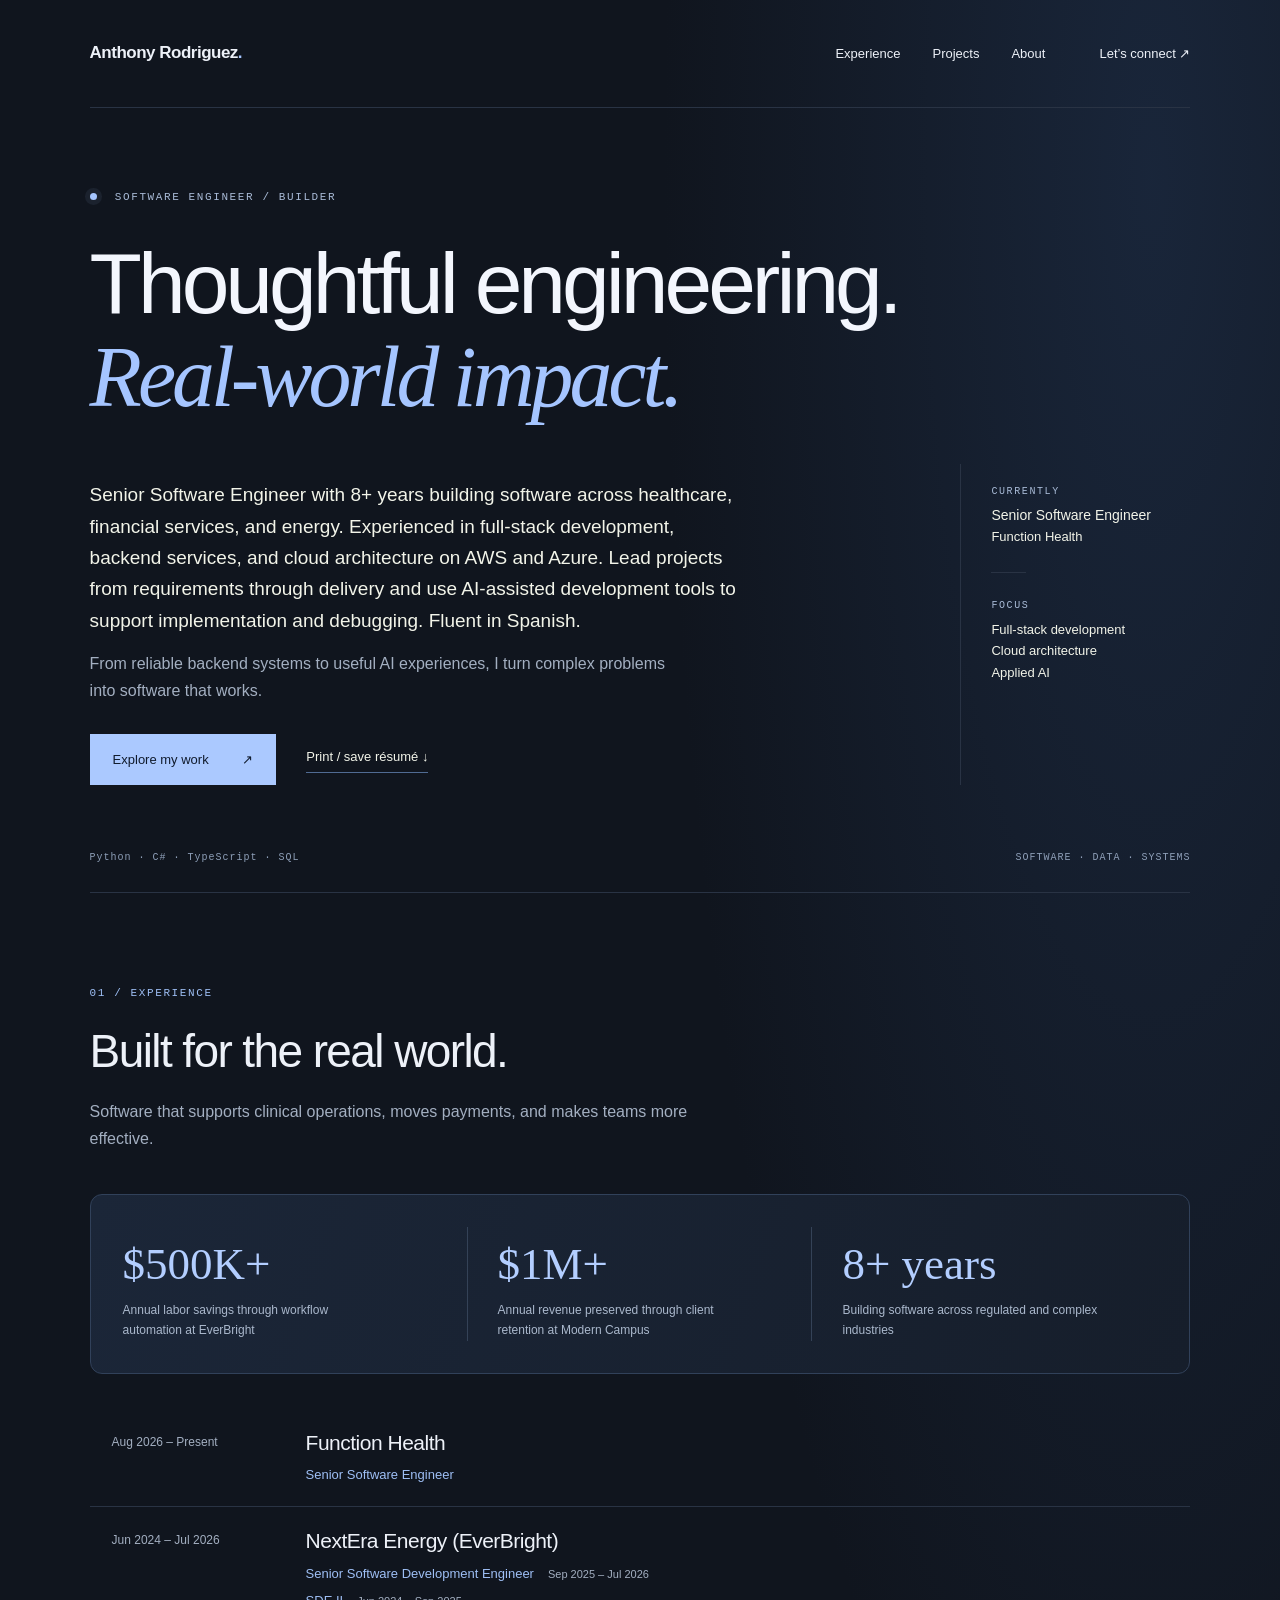
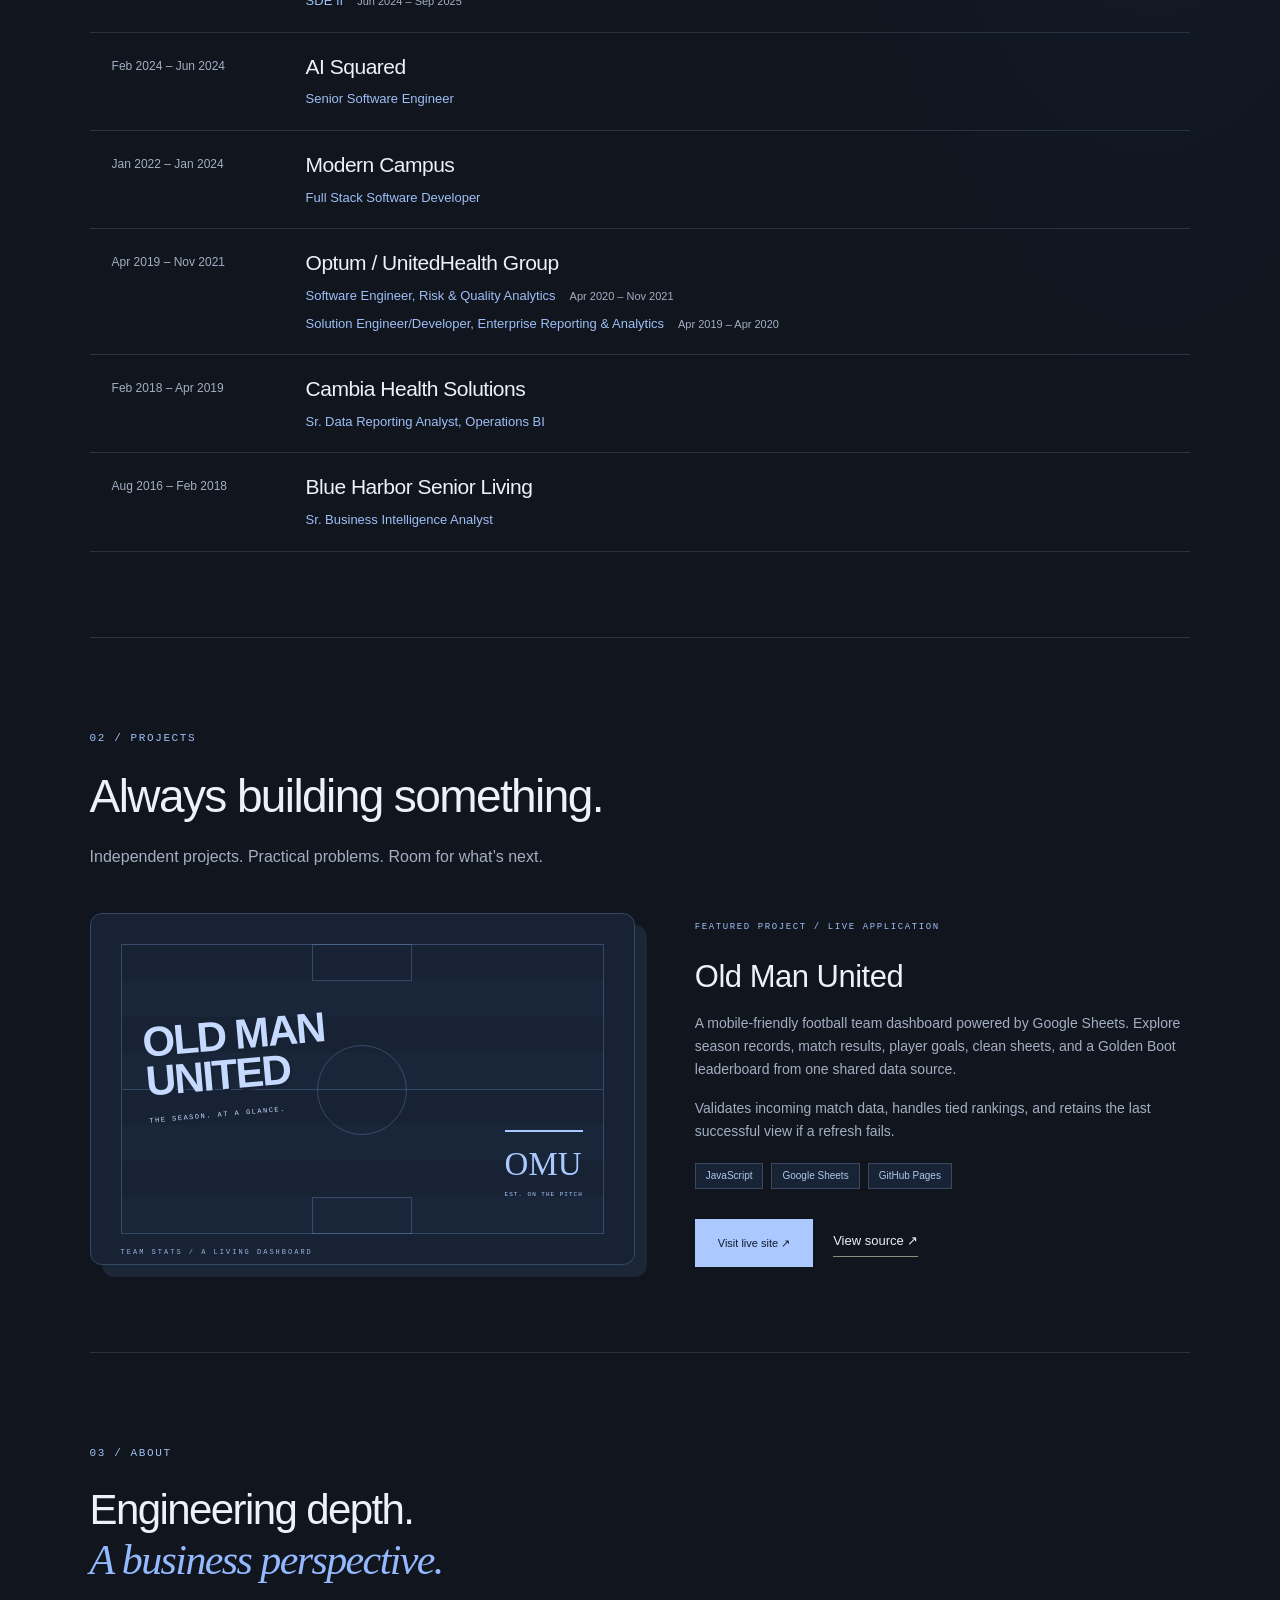
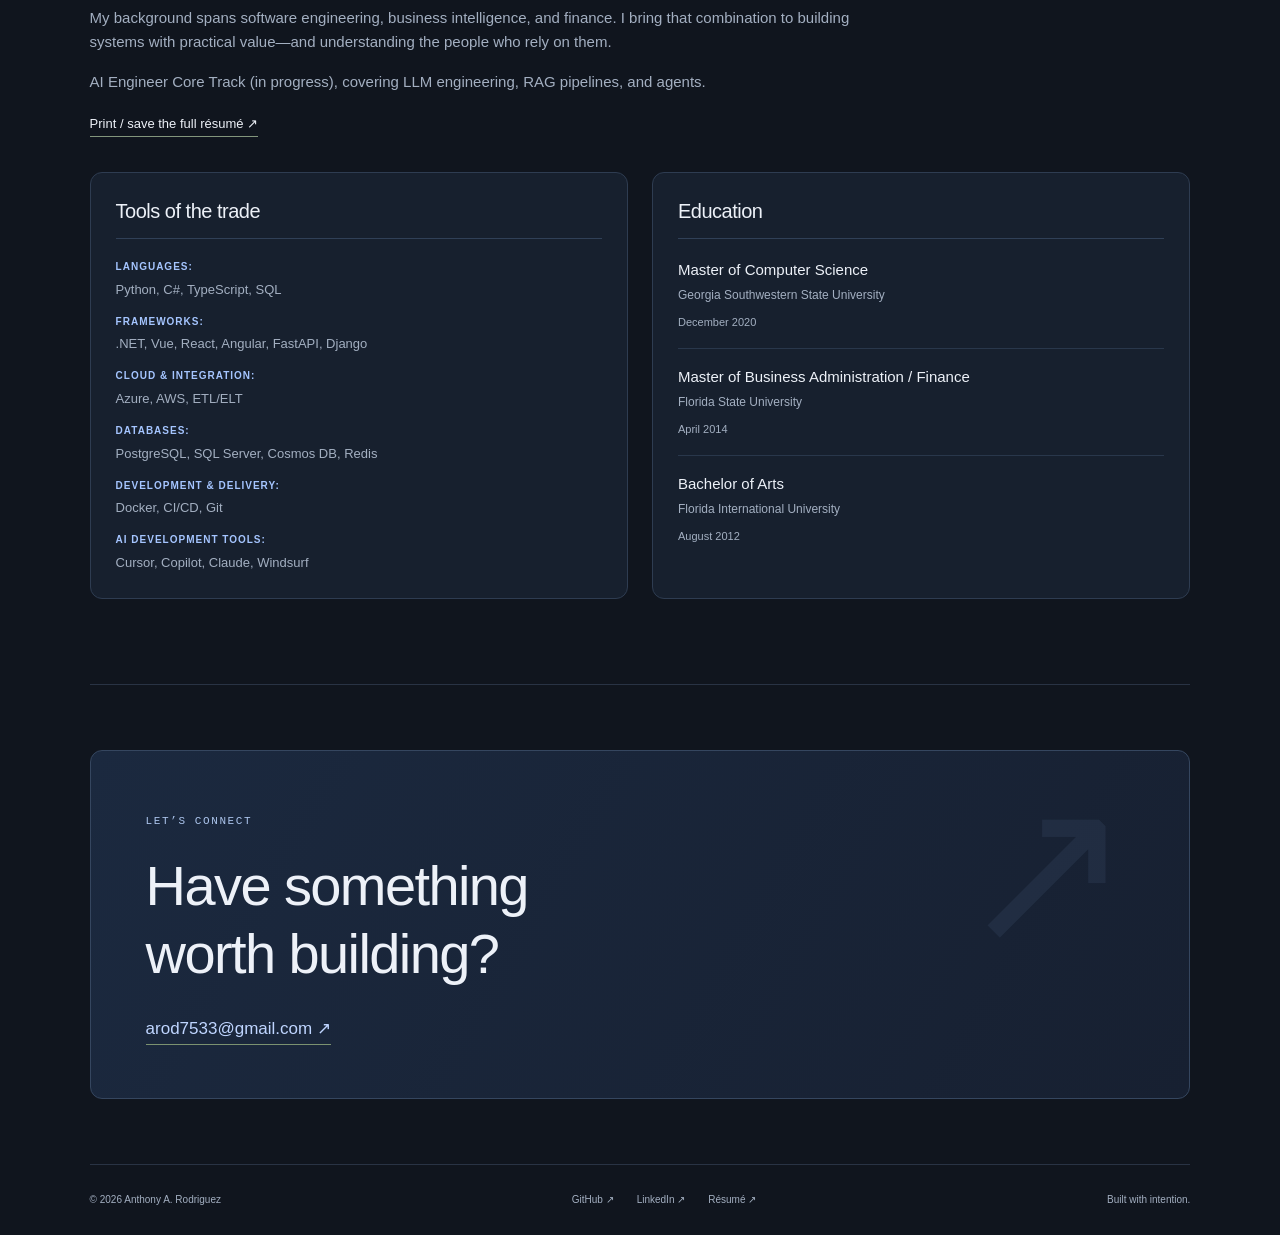
==== commit 27c52e5d: "Refine career list spacing and promotion hierarchy" ====
--- a/index.html
+++ b/index.html
@@ -3,7 +3,7 @@
 <a class="skip" href="#main">Skip to content</a><header><a class="brand" href="#">Anthony Rodriguez<span>.</span></a><nav aria-label="Main navigation"><a href="#work">Experience</a><a href="#projects">Projects</a><a href="#about">About</a><a class="nav-contact" href="mailto:arod7533@gmail.com">Let’s connect ↗</a></nav></header>
 <main id="main"><section class="hero"><div class="eyebrow"><span class="dot"></span> SOFTWARE ENGINEER / BUILDER</div><h1>Thoughtful engineering.<br><em>Real-world impact.</em></h1><div class="hero-bottom"><div><p class="intro">Senior Software Engineer with 8+ years building software across healthcare, financial services, and energy. Experienced in full-stack development, backend services, and cloud architecture on AWS and Azure. Lead projects from requirements through delivery and use AI-assisted development tools to support implementation and debugging. Fluent in Spanish.</p><p class="subintro">From reliable backend systems to useful AI experiences, I turn complex problems into software that works.</p><div class="actions"><a class="button" href="#projects">Explore my work <span>↗</span></a><a class="text-link" href="resume.html">Print / save résumé ↓</a></div></div><aside class="hero-note"><span class="tiny">CURRENTLY</span><strong>Senior Software Engineer</strong><span>Function Health</span><div class="note-line"></div><span class="tiny">FOCUS</span><span>Full-stack development<br>Cloud architecture<br>Applied AI</span></aside></div><div class="hero-footer"><span>Python · C# · TypeScript · SQL</span><span>SOFTWARE · DATA · SYSTEMS</span></div></section>
 <section id="work" class="section"><div class="section-heading"><span class="eyebrow">01 / EXPERIENCE</span><h2>Built for the real world.</h2><p>Software that supports clinical operations, moves payments, and makes teams more effective.</p></div><div class="impact"><div><strong>$500K+</strong><span>Annual labor savings through workflow automation at EverBright</span></div><div><strong>$1M+</strong><span>Annual revenue preserved through client retention at Modern Campus</span></div><div><strong>8+ years</strong><span>Building software across regulated and complex industries</span></div></div>
-<div class="timeline"><article><div class="time">August 2026 - Present</div><div><h3>Function Health</h3><p class="role">Senior Software Engineer</p></div></article><article><div class="time">June 2024 - July 2026</div><div><h3>NextEra Energy (EverBright)</h3><p class="role">Senior Software Development Engineer  (Sep 2025 - July 2026)  |  SDE II  (June 2024 - Sep 2025)</p></div></article><article><div class="time">February 2024 - June 2024</div><div><h3>AI Squared</h3><p class="role">Senior Software Engineer</p></div></article><article><div class="time">January 2022 - January 2024</div><div><h3>Modern Campus</h3><p class="role">Full Stack Software Developer</p></div></article><article><div class="time">April 2019 - November 2021</div><div><h3>Optum / UnitedHealth Group</h3><p class="role">Software Engineer, Risk &amp; Quality Analytics  (April 2020 - November 2021)</p><p class="role">Solution Engineer/Developer, Enterprise Reporting &amp; Analytics  (April 2019 - April 2020)</p></div></article><article><div class="time">February 2018 - April 2019</div><div><h3>Cambia Health Solutions</h3><p class="role">Sr. Data Reporting Analyst, Operations BI</p></div></article><article><div class="time">August 2016 - February 2018</div><div><h3>Blue Harbor Senior Living</h3><p class="role">Sr. Business Intelligence Analyst</p></div></article></div></section>
+<div class="timeline"><article><div class="time">Aug 2026 – Present</div><div><h3>Function Health</h3><div class="position-row"><span class="position-title">Senior Software Engineer</span></div></div></article><article><div class="time">Jun 2024 – Jul 2026</div><div><h3>NextEra Energy (EverBright)</h3><div class="position-row"><span class="position-title">Senior Software Development Engineer</span><span class="position-dates">Sep 2025 – Jul 2026</span></div><div class="position-row"><span class="position-title">SDE II</span><span class="position-dates">Jun 2024 – Sep 2025</span></div></div></article><article><div class="time">Feb 2024 – Jun 2024</div><div><h3>AI Squared</h3><div class="position-row"><span class="position-title">Senior Software Engineer</span></div></div></article><article><div class="time">Jan 2022 – Jan 2024</div><div><h3>Modern Campus</h3><div class="position-row"><span class="position-title">Full Stack Software Developer</span></div></div></article><article><div class="time">Apr 2019 – Nov 2021</div><div><h3>Optum / UnitedHealth Group</h3><div class="position-row"><span class="position-title">Software Engineer, Risk &amp; Quality Analytics</span><span class="position-dates">Apr 2020 – Nov 2021</span></div><div class="position-row"><span class="position-title">Solution Engineer/Developer, Enterprise Reporting &amp; Analytics</span><span class="position-dates">Apr 2019 – Apr 2020</span></div></div></article><article><div class="time">Feb 2018 – Apr 2019</div><div><h3>Cambia Health Solutions</h3><div class="position-row"><span class="position-title">Sr. Data Reporting Analyst, Operations BI</span></div></div></article><article><div class="time">Aug 2016 – Feb 2018</div><div><h3>Blue Harbor Senior Living</h3><div class="position-row"><span class="position-title">Sr. Business Intelligence Analyst</span></div></div></article></div></section>
 <section id="projects" class="section projects"><div class="section-heading"><span class="eyebrow">02 / PROJECTS</span><h2>Always building something.</h2><p>Independent projects. Practical problems. Room for what’s next.</p></div><div id="project-list"><p>Loading featured project…</p></div><noscript><p>Explore <a href="https://arod7533.github.io/old-man-utd-stats/">Old Man United</a>, a football team dashboard, or <a href="https://github.com/arod7533/old-man-utd-stats">read its source code</a>.</p></noscript></section>
 <section id="about" class="section about"><div><span class="eyebrow">03 / ABOUT</span><h2>Engineering depth.<br><em>A business perspective.</em></h2><p>My background spans software engineering, business intelligence, and finance. I bring that combination to building systems with practical value—and understanding the people who rely on them.</p><p>AI Engineer Core Track (in progress), covering LLM engineering, RAG pipelines, and agents.</p><a class="text-link" href="resume.html">Print / save the full résumé ↗</a></div><div class="about-right"><section class="about-panel skills-panel" aria-labelledby="skills-title"><h3 id="skills-title">Tools of the trade</h3><p><strong>Languages:</strong> Python, C#, TypeScript, SQL</p><p><strong>Frameworks:</strong> .NET, Vue, React, Angular, FastAPI, Django</p><p><strong>Cloud &amp; Integration:</strong> Azure, AWS, ETL/ELT</p><p><strong>Databases:</strong> PostgreSQL, SQL Server, Cosmos DB, Redis</p><p><strong>Development &amp; Delivery:</strong> Docker, CI/CD, Git</p><p><strong>AI Development Tools:</strong> Cursor, Copilot, Claude, Windsurf</p></section><section class="about-panel education-panel" aria-labelledby="education-title"><h3 id="education-title">Education</h3><div class="education-item"><h4>Master of Computer Science</h4><p>Georgia Southwestern State University</p><time>December 2020</time></div><div class="education-item"><h4>Master of Business Administration / Finance</h4><p>Florida State University</p><time>April 2014</time></div><div class="education-item"><h4>Bachelor of Arts</h4><p>Florida International University</p><time>August 2012</time></div></section></div></section>
 <section class="contact"><span class="eyebrow">LET’S CONNECT</span><h2>Have something<br>worth building?</h2><a href="mailto:arod7533@gmail.com">arod7533@gmail.com ↗</a></section></main><footer><span>© <span id="year">2026</span> Anthony A. Rodriguez</span><div><a href="https://github.com/arod7533">GitHub ↗</a><a href="https://linkedin.com/in/arod7533">LinkedIn ↗</a><a href="resume.html">Résumé ↗</a></div><span>Built with intention.</span></footer><script src="site.js" defer></script></body></html>
--- a/styles.css
+++ b/styles.css
@@ -30,3 +30,13 @@
 .education-item p{color:var(--muted)}
 .education-item time{color:var(--muted)}
 @media(max-width:700px){.about-right{grid-template-columns:1fr}}
+
+/* Compact career list with consistent promotion hierarchy. */
+.timeline article{grid-template-columns:170px minmax(0,1fr);gap:24px;padding:20px 22px}
+.timeline .time{font:12px/1.6 Arial,Helvetica,sans-serif;letter-spacing:0;color:var(--muted);padding-top:4px}
+.timeline h3{font-size:21px;margin:0 0 8px;line-height:1.35}
+.position-row{display:flex;align-items:baseline;flex-wrap:wrap;gap:4px 14px;font-size:13px;line-height:1.6}
+.position-row+.position-row{margin-top:7px}
+.position-title{color:#9ebff5}
+.position-dates{font-size:11px;color:var(--muted);white-space:nowrap}
+@media(max-width:700px){.timeline article{grid-template-columns:1fr;gap:6px;padding:18px 16px}.timeline .time{font-size:11px;padding:0}.timeline h3{font-size:20px;margin-bottom:6px}.position-row{display:block}.position-dates{display:block;font-size:11px;margin-top:1px}}
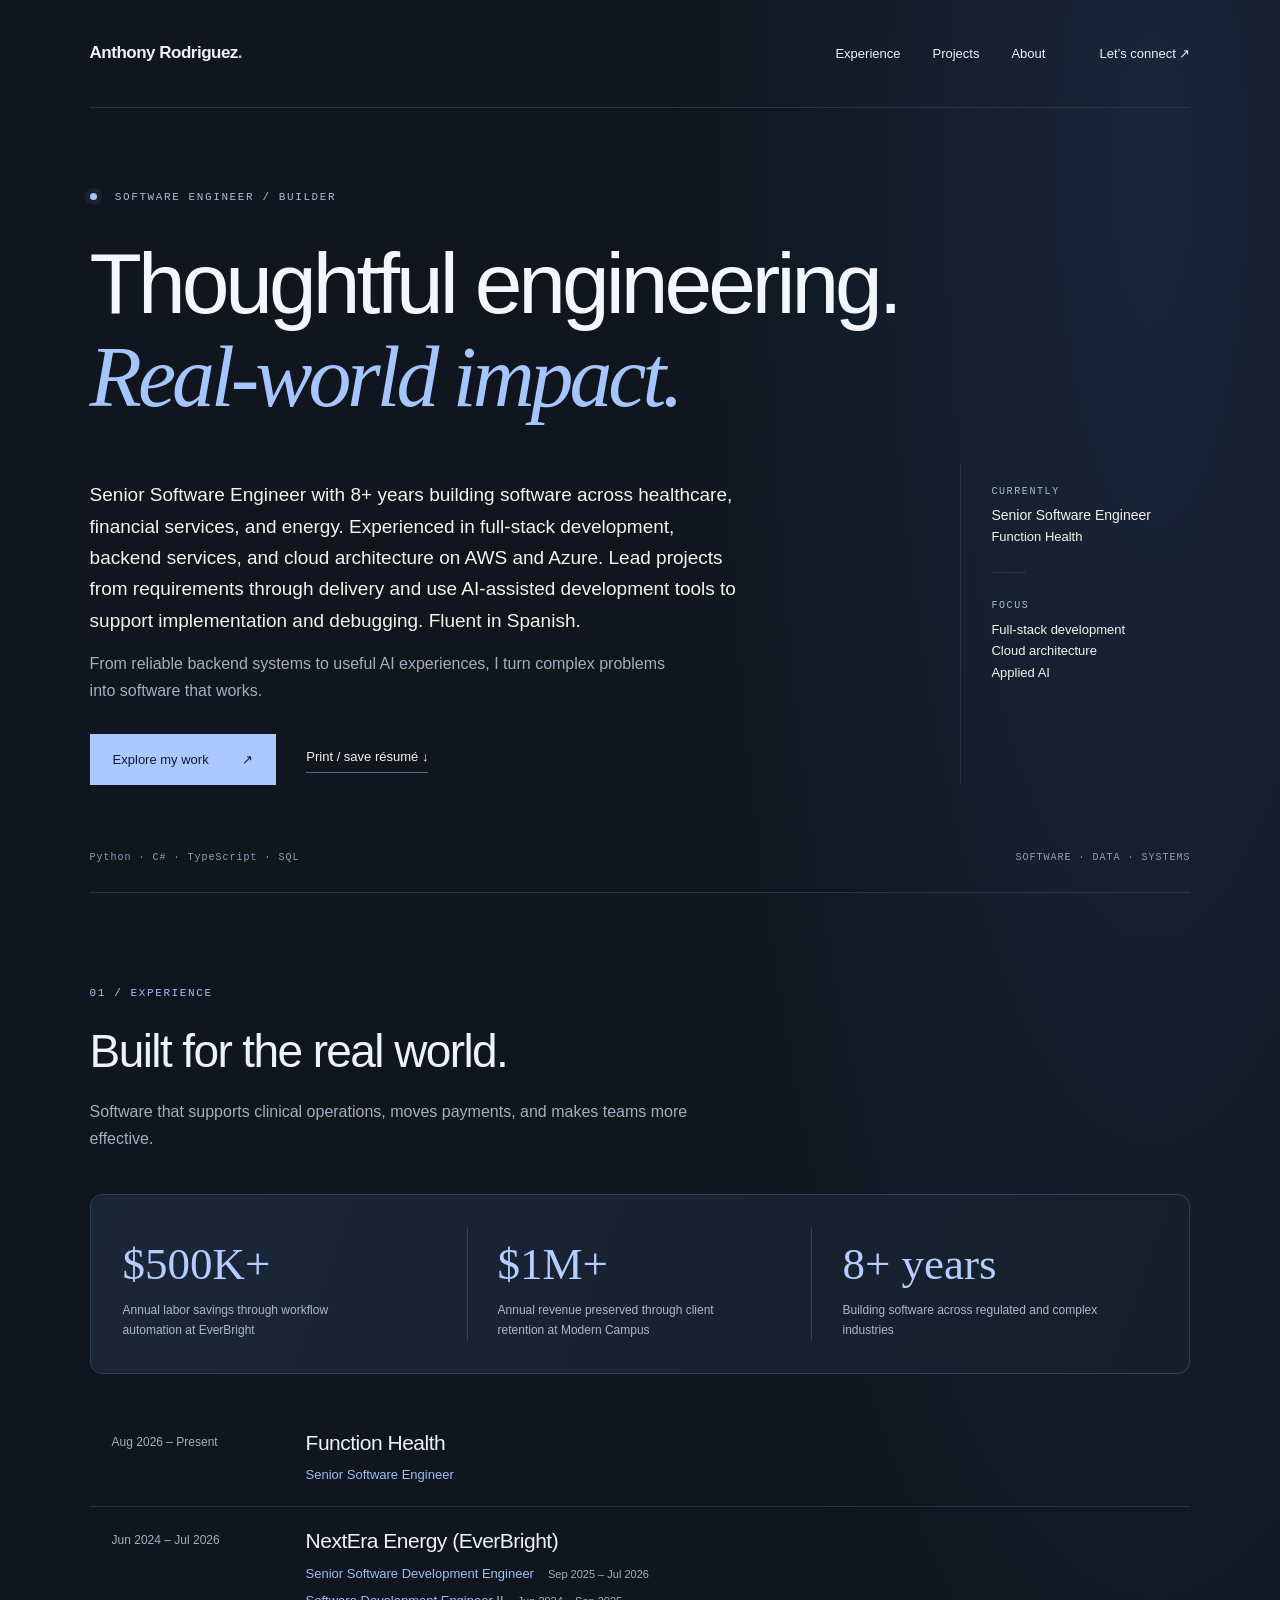
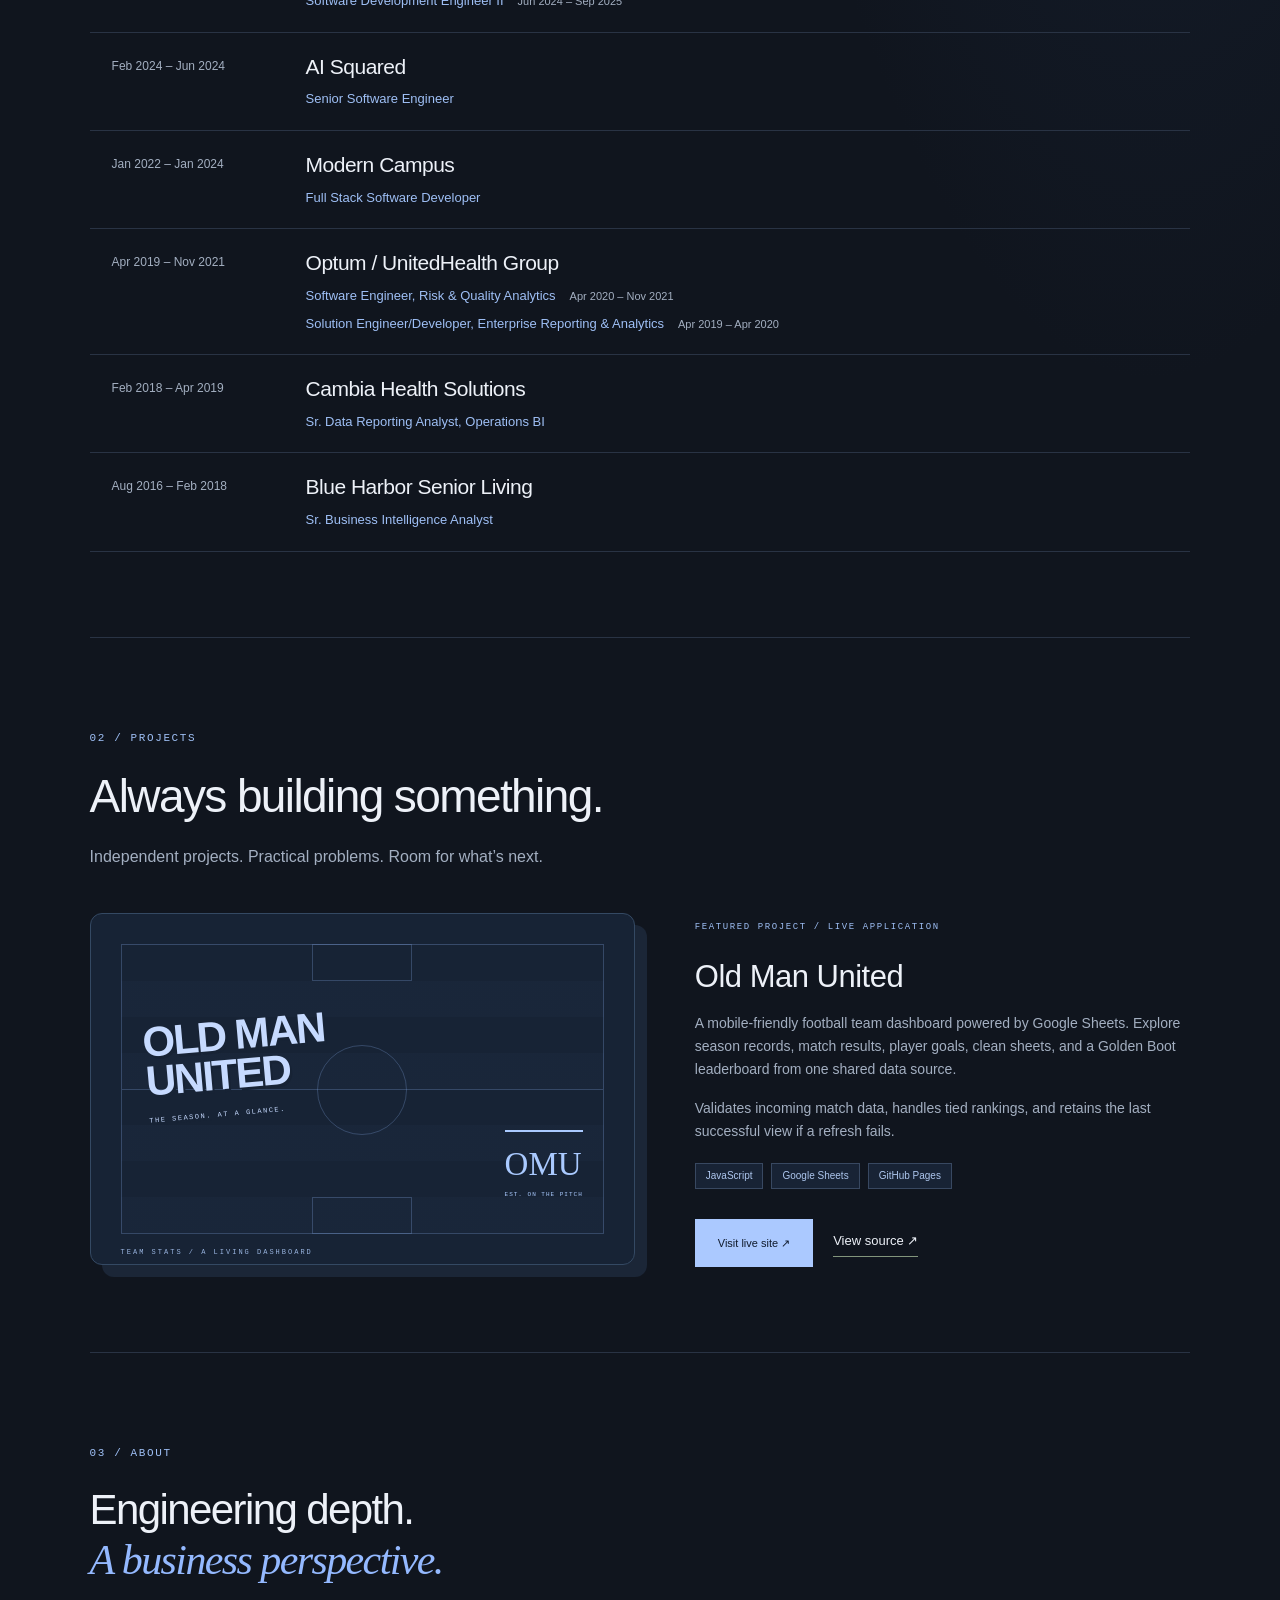
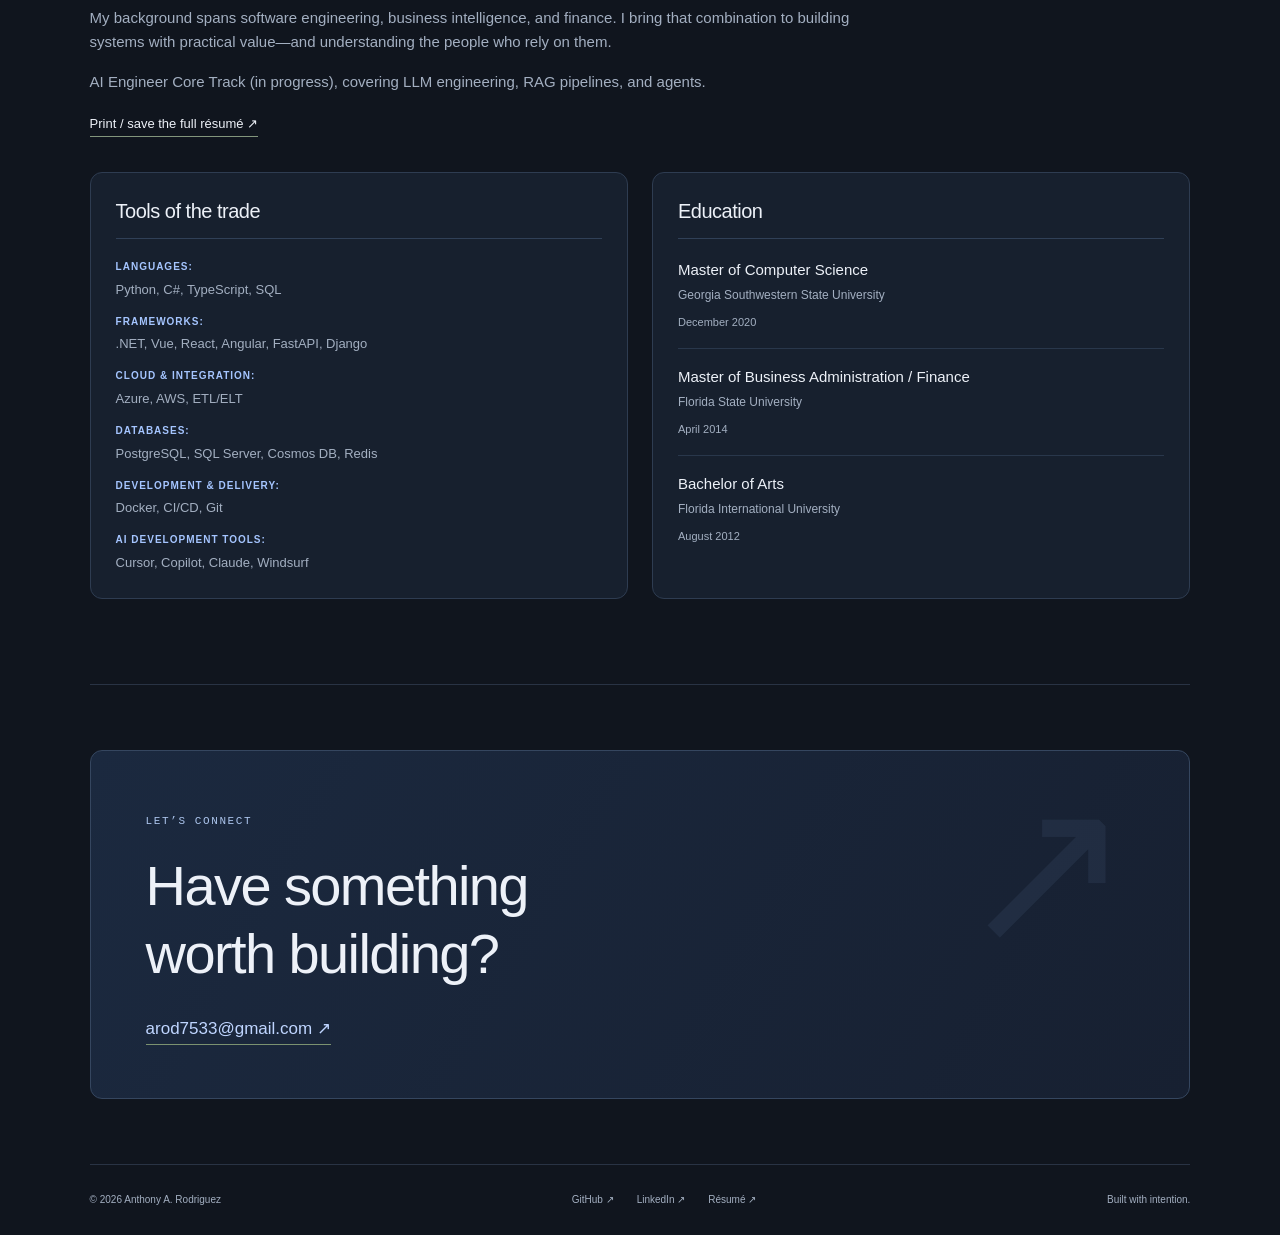
==== commit f3243830: "Spell out Software Development Engineer II title" ====
--- a/index.html
+++ b/index.html
@@ -1,9 +1,9 @@
 <!doctype html>
-<html lang="en"><head><meta charset="utf-8"><meta name="viewport" content="width=device-width,initial-scale=1"><meta name="description" content="Anthony A. Rodriguez — Senior Software Engineer building full-stack applications, cloud services, and applied AI projects."><title>Anthony A. Rodriguez | Software Engineer</title><link rel="stylesheet" href="styles.css"></head><body><div class="hero-backdrop" aria-hidden="true"></div>
+<html lang="en"><head><meta charset="utf-8"><meta name="viewport" content="width=device-width,initial-scale=1"><meta name="description" content="Anthony A. Rodriguez — Senior Software Engineer building full-stack applications, cloud services, and applied AI projects."><title>Anthony A. Rodriguez | Software Engineer</title><link rel="stylesheet" href="styles.css?v=1d87dc38ef61"></head><body><div class="hero-backdrop" aria-hidden="true"></div>
 <a class="skip" href="#main">Skip to content</a><header><a class="brand" href="#">Anthony Rodriguez<span>.</span></a><nav aria-label="Main navigation"><a href="#work">Experience</a><a href="#projects">Projects</a><a href="#about">About</a><a class="nav-contact" href="mailto:arod7533@gmail.com">Let’s connect ↗</a></nav></header>
 <main id="main"><section class="hero"><div class="eyebrow"><span class="dot"></span> SOFTWARE ENGINEER / BUILDER</div><h1>Thoughtful engineering.<br><em>Real-world impact.</em></h1><div class="hero-bottom"><div><p class="intro">Senior Software Engineer with 8+ years building software across healthcare, financial services, and energy. Experienced in full-stack development, backend services, and cloud architecture on AWS and Azure. Lead projects from requirements through delivery and use AI-assisted development tools to support implementation and debugging. Fluent in Spanish.</p><p class="subintro">From reliable backend systems to useful AI experiences, I turn complex problems into software that works.</p><div class="actions"><a class="button" href="#projects">Explore my work <span>↗</span></a><a class="text-link" href="resume.html">Print / save résumé ↓</a></div></div><aside class="hero-note"><span class="tiny">CURRENTLY</span><strong>Senior Software Engineer</strong><span>Function Health</span><div class="note-line"></div><span class="tiny">FOCUS</span><span>Full-stack development<br>Cloud architecture<br>Applied AI</span></aside></div><div class="hero-footer"><span>Python · C# · TypeScript · SQL</span><span>SOFTWARE · DATA · SYSTEMS</span></div></section>
 <section id="work" class="section"><div class="section-heading"><span class="eyebrow">01 / EXPERIENCE</span><h2>Built for the real world.</h2><p>Software that supports clinical operations, moves payments, and makes teams more effective.</p></div><div class="impact"><div><strong>$500K+</strong><span>Annual labor savings through workflow automation at EverBright</span></div><div><strong>$1M+</strong><span>Annual revenue preserved through client retention at Modern Campus</span></div><div><strong>8+ years</strong><span>Building software across regulated and complex industries</span></div></div>
-<div class="timeline"><article><div class="time">Aug 2026 – Present</div><div><h3>Function Health</h3><div class="position-row"><span class="position-title">Senior Software Engineer</span></div></div></article><article><div class="time">Jun 2024 – Jul 2026</div><div><h3>NextEra Energy (EverBright)</h3><div class="position-row"><span class="position-title">Senior Software Development Engineer</span><span class="position-dates">Sep 2025 – Jul 2026</span></div><div class="position-row"><span class="position-title">SDE II</span><span class="position-dates">Jun 2024 – Sep 2025</span></div></div></article><article><div class="time">Feb 2024 – Jun 2024</div><div><h3>AI Squared</h3><div class="position-row"><span class="position-title">Senior Software Engineer</span></div></div></article><article><div class="time">Jan 2022 – Jan 2024</div><div><h3>Modern Campus</h3><div class="position-row"><span class="position-title">Full Stack Software Developer</span></div></div></article><article><div class="time">Apr 2019 – Nov 2021</div><div><h3>Optum / UnitedHealth Group</h3><div class="position-row"><span class="position-title">Software Engineer, Risk &amp; Quality Analytics</span><span class="position-dates">Apr 2020 – Nov 2021</span></div><div class="position-row"><span class="position-title">Solution Engineer/Developer, Enterprise Reporting &amp; Analytics</span><span class="position-dates">Apr 2019 – Apr 2020</span></div></div></article><article><div class="time">Feb 2018 – Apr 2019</div><div><h3>Cambia Health Solutions</h3><div class="position-row"><span class="position-title">Sr. Data Reporting Analyst, Operations BI</span></div></div></article><article><div class="time">Aug 2016 – Feb 2018</div><div><h3>Blue Harbor Senior Living</h3><div class="position-row"><span class="position-title">Sr. Business Intelligence Analyst</span></div></div></article></div></section>
+<div class="timeline"><article><div class="time">Aug 2026 – Present</div><div><h3>Function Health</h3><div class="position-row"><span class="position-title">Senior Software Engineer</span></div></div></article><article><div class="time">Jun 2024 – Jul 2026</div><div><h3>NextEra Energy (EverBright)</h3><div class="position-row"><span class="position-title">Senior Software Development Engineer</span> <span class="position-dates">Sep 2025 – Jul 2026</span></div><div class="position-row"><span class="position-title">Software Development Engineer II</span> <span class="position-dates">Jun 2024 – Sep 2025</span></div></div></article><article><div class="time">Feb 2024 – Jun 2024</div><div><h3>AI Squared</h3><div class="position-row"><span class="position-title">Senior Software Engineer</span></div></div></article><article><div class="time">Jan 2022 – Jan 2024</div><div><h3>Modern Campus</h3><div class="position-row"><span class="position-title">Full Stack Software Developer</span></div></div></article><article><div class="time">Apr 2019 – Nov 2021</div><div><h3>Optum / UnitedHealth Group</h3><div class="position-row"><span class="position-title">Software Engineer, Risk &amp; Quality Analytics</span> <span class="position-dates">Apr 2020 – Nov 2021</span></div><div class="position-row"><span class="position-title">Solution Engineer/Developer, Enterprise Reporting &amp; Analytics</span> <span class="position-dates">Apr 2019 – Apr 2020</span></div></div></article><article><div class="time">Feb 2018 – Apr 2019</div><div><h3>Cambia Health Solutions</h3><div class="position-row"><span class="position-title">Sr. Data Reporting Analyst, Operations BI</span></div></div></article><article><div class="time">Aug 2016 – Feb 2018</div><div><h3>Blue Harbor Senior Living</h3><div class="position-row"><span class="position-title">Sr. Business Intelligence Analyst</span></div></div></article></div></section>
 <section id="projects" class="section projects"><div class="section-heading"><span class="eyebrow">02 / PROJECTS</span><h2>Always building something.</h2><p>Independent projects. Practical problems. Room for what’s next.</p></div><div id="project-list"><p>Loading featured project…</p></div><noscript><p>Explore <a href="https://arod7533.github.io/old-man-utd-stats/">Old Man United</a>, a football team dashboard, or <a href="https://github.com/arod7533/old-man-utd-stats">read its source code</a>.</p></noscript></section>
 <section id="about" class="section about"><div><span class="eyebrow">03 / ABOUT</span><h2>Engineering depth.<br><em>A business perspective.</em></h2><p>My background spans software engineering, business intelligence, and finance. I bring that combination to building systems with practical value—and understanding the people who rely on them.</p><p>AI Engineer Core Track (in progress), covering LLM engineering, RAG pipelines, and agents.</p><a class="text-link" href="resume.html">Print / save the full résumé ↗</a></div><div class="about-right"><section class="about-panel skills-panel" aria-labelledby="skills-title"><h3 id="skills-title">Tools of the trade</h3><p><strong>Languages:</strong> Python, C#, TypeScript, SQL</p><p><strong>Frameworks:</strong> .NET, Vue, React, Angular, FastAPI, Django</p><p><strong>Cloud &amp; Integration:</strong> Azure, AWS, ETL/ELT</p><p><strong>Databases:</strong> PostgreSQL, SQL Server, Cosmos DB, Redis</p><p><strong>Development &amp; Delivery:</strong> Docker, CI/CD, Git</p><p><strong>AI Development Tools:</strong> Cursor, Copilot, Claude, Windsurf</p></section><section class="about-panel education-panel" aria-labelledby="education-title"><h3 id="education-title">Education</h3><div class="education-item"><h4>Master of Computer Science</h4><p>Georgia Southwestern State University</p><time>December 2020</time></div><div class="education-item"><h4>Master of Business Administration / Finance</h4><p>Florida State University</p><time>April 2014</time></div><div class="education-item"><h4>Bachelor of Arts</h4><p>Florida International University</p><time>August 2012</time></div></section></div></section>
-<section class="contact"><span class="eyebrow">LET’S CONNECT</span><h2>Have something<br>worth building?</h2><a href="mailto:arod7533@gmail.com">arod7533@gmail.com ↗</a></section></main><footer><span>© <span id="year">2026</span> Anthony A. Rodriguez</span><div><a href="https://github.com/arod7533">GitHub ↗</a><a href="https://linkedin.com/in/arod7533">LinkedIn ↗</a><a href="resume.html">Résumé ↗</a></div><span>Built with intention.</span></footer><script src="site.js" defer></script></body></html>
+<section class="contact"><span class="eyebrow">LET’S CONNECT</span><h2>Have something<br>worth building?</h2><a href="mailto:arod7533@gmail.com">arod7533@gmail.com ↗</a></section></main><footer><span>© <span id="year">2026</span> Anthony A. Rodriguez</span><div><a href="https://github.com/arod7533">GitHub ↗</a><a href="https://linkedin.com/in/arod7533">LinkedIn ↗</a><a href="resume.html">Résumé ↗</a></div><span>Built with intention.</span></footer><script src="site.js?v=5055dfa98f5b" defer></script></body></html>
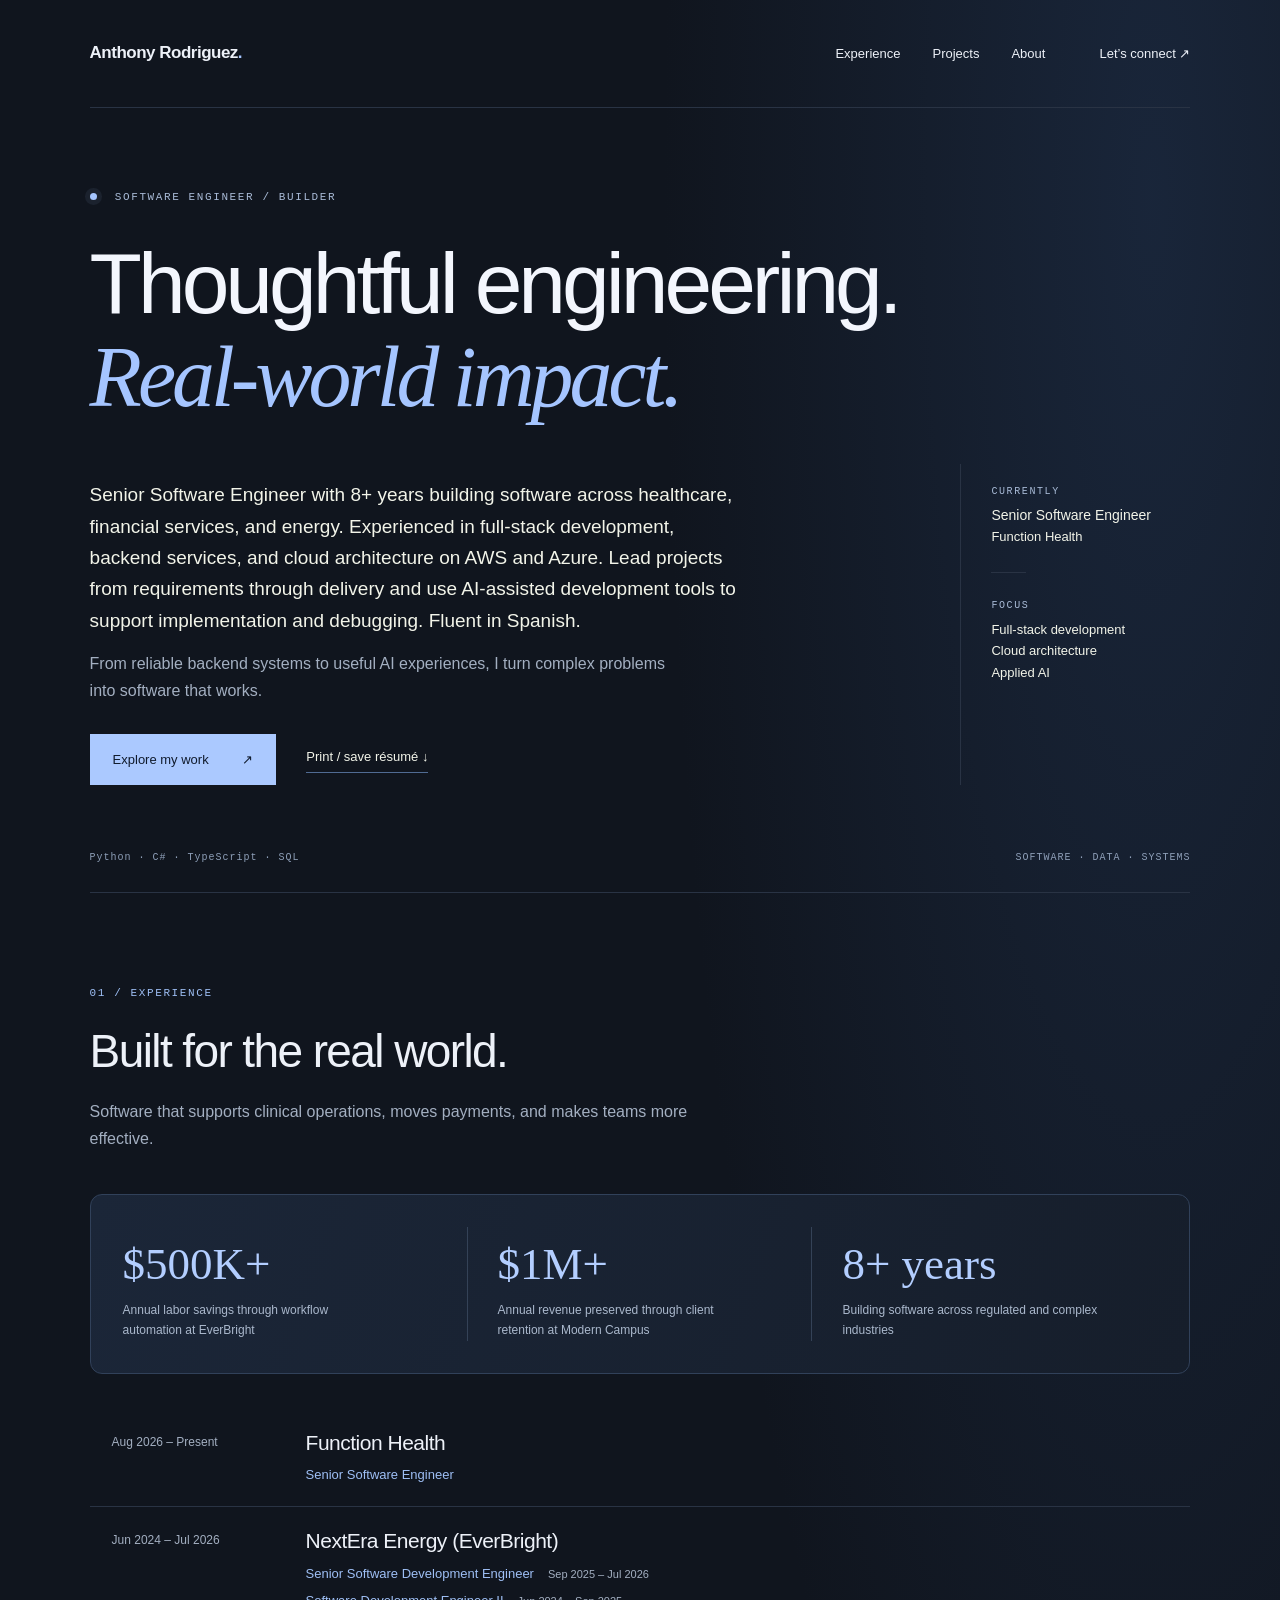
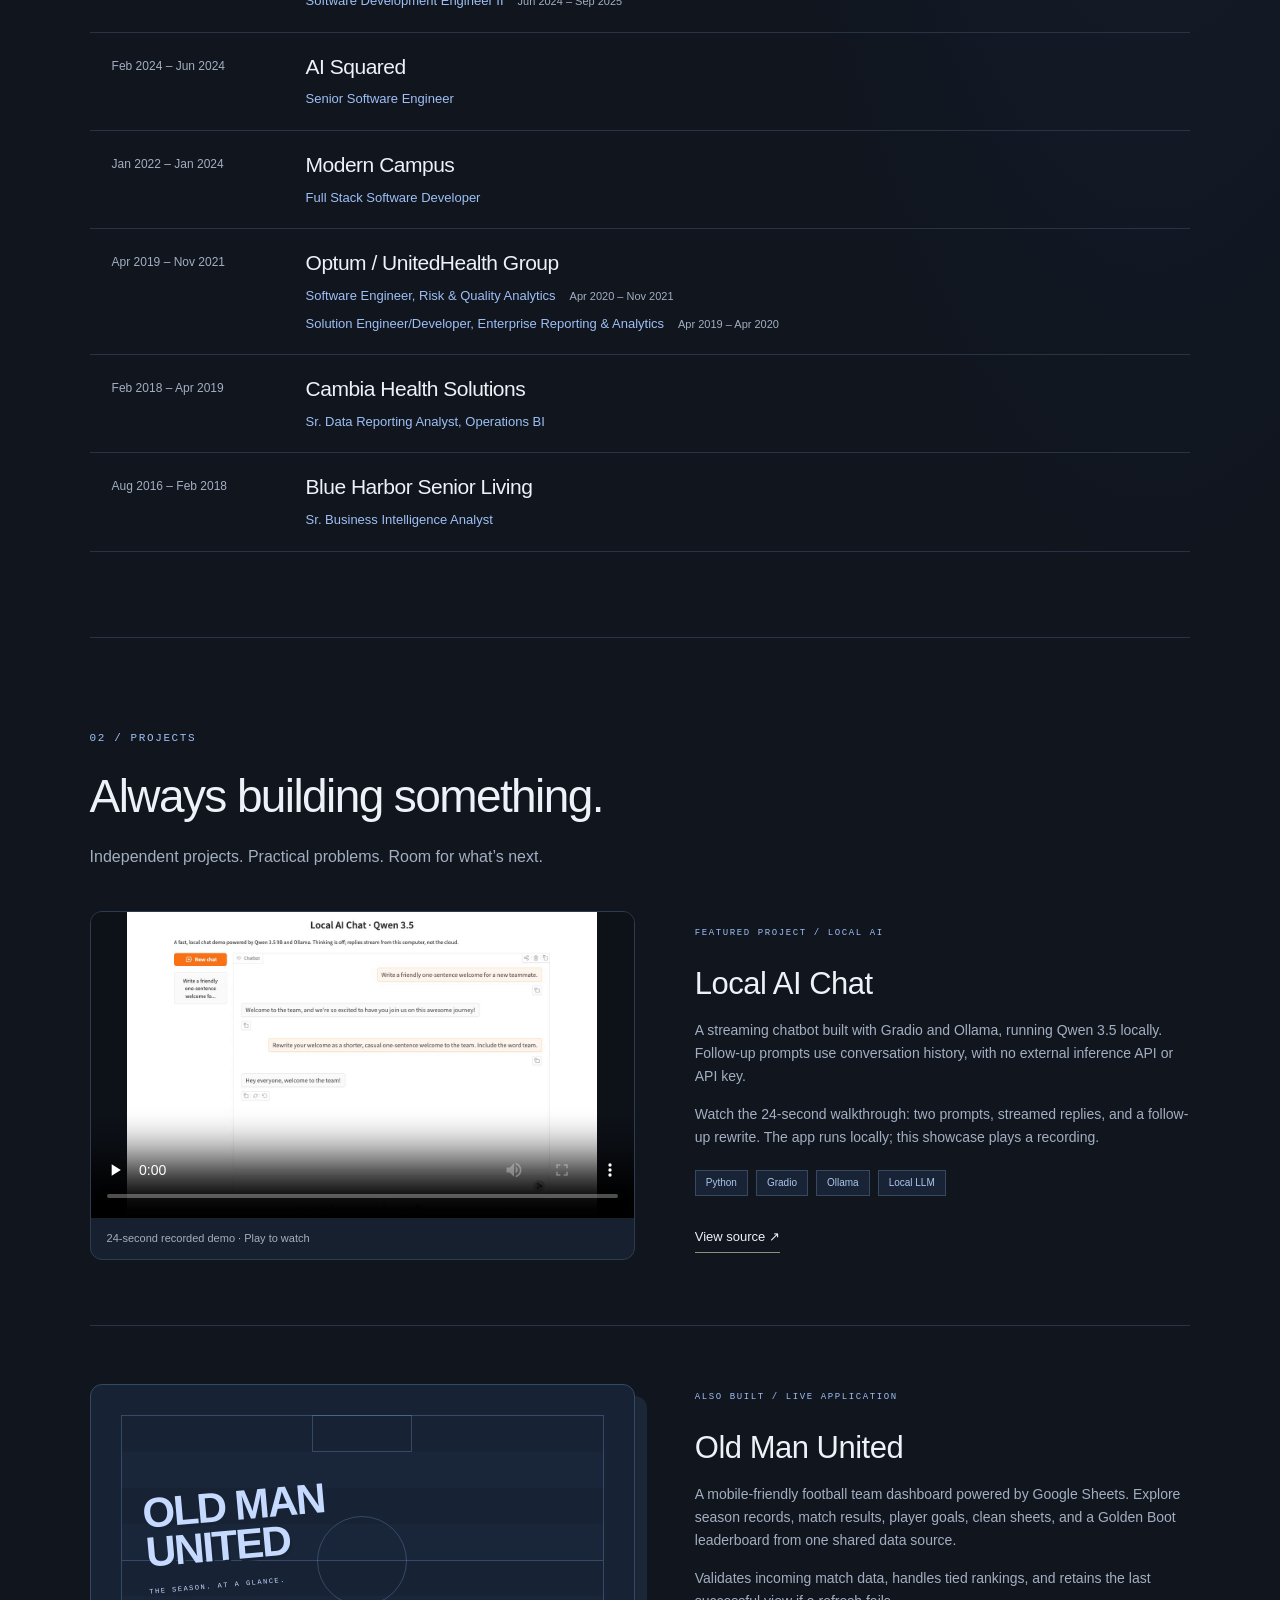
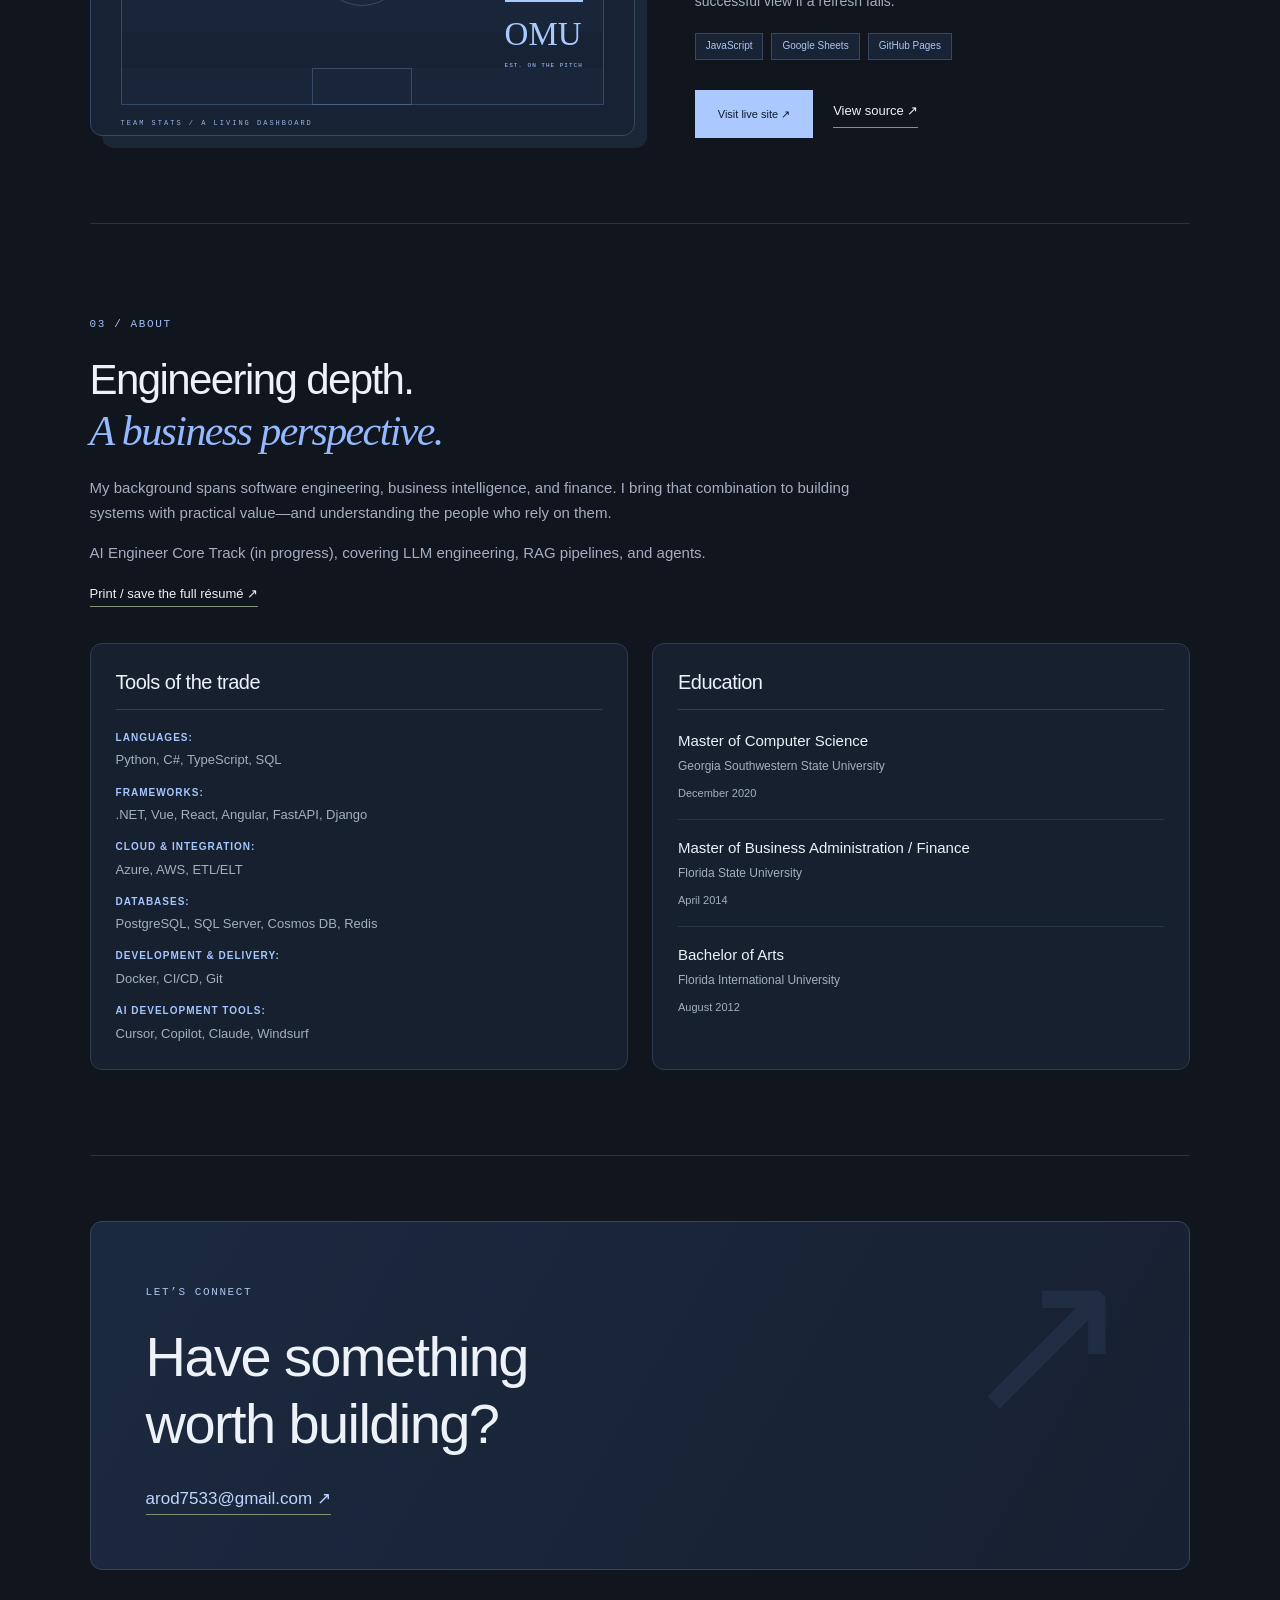
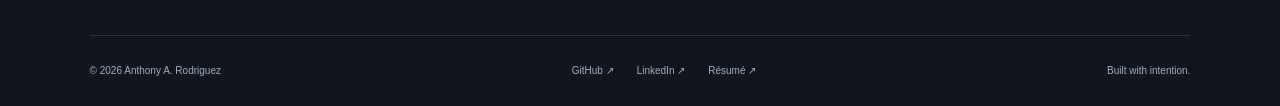
==== commit f8284ff7: "Feature local AI chatbot with recorded demo" ====
--- a/index.html
+++ b/index.html
@@ -1,9 +1,9 @@
 <!doctype html>
-<html lang="en"><head><meta charset="utf-8"><meta name="viewport" content="width=device-width,initial-scale=1"><meta name="description" content="Anthony A. Rodriguez — Senior Software Engineer building full-stack applications, cloud services, and applied AI projects."><title>Anthony A. Rodriguez | Software Engineer</title><link rel="stylesheet" href="styles.css?v=1d87dc38ef61"></head><body><div class="hero-backdrop" aria-hidden="true"></div>
+<html lang="en"><head><meta charset="utf-8"><meta name="viewport" content="width=device-width,initial-scale=1"><meta name="description" content="Anthony A. Rodriguez — Senior Software Engineer building full-stack applications, cloud services, and applied AI projects."><title>Anthony A. Rodriguez | Software Engineer</title><link rel="stylesheet" href="styles.css?v=fa7705a88fd3"></head><body><div class="hero-backdrop" aria-hidden="true"></div>
 <a class="skip" href="#main">Skip to content</a><header><a class="brand" href="#">Anthony Rodriguez<span>.</span></a><nav aria-label="Main navigation"><a href="#work">Experience</a><a href="#projects">Projects</a><a href="#about">About</a><a class="nav-contact" href="mailto:arod7533@gmail.com">Let’s connect ↗</a></nav></header>
 <main id="main"><section class="hero"><div class="eyebrow"><span class="dot"></span> SOFTWARE ENGINEER / BUILDER</div><h1>Thoughtful engineering.<br><em>Real-world impact.</em></h1><div class="hero-bottom"><div><p class="intro">Senior Software Engineer with 8+ years building software across healthcare, financial services, and energy. Experienced in full-stack development, backend services, and cloud architecture on AWS and Azure. Lead projects from requirements through delivery and use AI-assisted development tools to support implementation and debugging. Fluent in Spanish.</p><p class="subintro">From reliable backend systems to useful AI experiences, I turn complex problems into software that works.</p><div class="actions"><a class="button" href="#projects">Explore my work <span>↗</span></a><a class="text-link" href="resume.html">Print / save résumé ↓</a></div></div><aside class="hero-note"><span class="tiny">CURRENTLY</span><strong>Senior Software Engineer</strong><span>Function Health</span><div class="note-line"></div><span class="tiny">FOCUS</span><span>Full-stack development<br>Cloud architecture<br>Applied AI</span></aside></div><div class="hero-footer"><span>Python · C# · TypeScript · SQL</span><span>SOFTWARE · DATA · SYSTEMS</span></div></section>
 <section id="work" class="section"><div class="section-heading"><span class="eyebrow">01 / EXPERIENCE</span><h2>Built for the real world.</h2><p>Software that supports clinical operations, moves payments, and makes teams more effective.</p></div><div class="impact"><div><strong>$500K+</strong><span>Annual labor savings through workflow automation at EverBright</span></div><div><strong>$1M+</strong><span>Annual revenue preserved through client retention at Modern Campus</span></div><div><strong>8+ years</strong><span>Building software across regulated and complex industries</span></div></div>
 <div class="timeline"><article><div class="time">Aug 2026 – Present</div><div><h3>Function Health</h3><div class="position-row"><span class="position-title">Senior Software Engineer</span></div></div></article><article><div class="time">Jun 2024 – Jul 2026</div><div><h3>NextEra Energy (EverBright)</h3><div class="position-row"><span class="position-title">Senior Software Development Engineer</span> <span class="position-dates">Sep 2025 – Jul 2026</span></div><div class="position-row"><span class="position-title">Software Development Engineer II</span> <span class="position-dates">Jun 2024 – Sep 2025</span></div></div></article><article><div class="time">Feb 2024 – Jun 2024</div><div><h3>AI Squared</h3><div class="position-row"><span class="position-title">Senior Software Engineer</span></div></div></article><article><div class="time">Jan 2022 – Jan 2024</div><div><h3>Modern Campus</h3><div class="position-row"><span class="position-title">Full Stack Software Developer</span></div></div></article><article><div class="time">Apr 2019 – Nov 2021</div><div><h3>Optum / UnitedHealth Group</h3><div class="position-row"><span class="position-title">Software Engineer, Risk &amp; Quality Analytics</span> <span class="position-dates">Apr 2020 – Nov 2021</span></div><div class="position-row"><span class="position-title">Solution Engineer/Developer, Enterprise Reporting &amp; Analytics</span> <span class="position-dates">Apr 2019 – Apr 2020</span></div></div></article><article><div class="time">Feb 2018 – Apr 2019</div><div><h3>Cambia Health Solutions</h3><div class="position-row"><span class="position-title">Sr. Data Reporting Analyst, Operations BI</span></div></div></article><article><div class="time">Aug 2016 – Feb 2018</div><div><h3>Blue Harbor Senior Living</h3><div class="position-row"><span class="position-title">Sr. Business Intelligence Analyst</span></div></div></article></div></section>
-<section id="projects" class="section projects"><div class="section-heading"><span class="eyebrow">02 / PROJECTS</span><h2>Always building something.</h2><p>Independent projects. Practical problems. Room for what’s next.</p></div><div id="project-list"><p>Loading featured project…</p></div><noscript><p>Explore <a href="https://arod7533.github.io/old-man-utd-stats/">Old Man United</a>, a football team dashboard, or <a href="https://github.com/arod7533/old-man-utd-stats">read its source code</a>.</p></noscript></section>
+<section id="projects" class="section projects"><div class="section-heading"><span class="eyebrow">02 / PROJECTS</span><h2>Always building something.</h2><p>Independent projects. Practical problems. Room for what’s next.</p></div><div id="project-list"><p>Loading featured project…</p></div><noscript><p><a href="https://github.com/arod7533/GradioChatBot">Local AI Chat — source code</a> · <a href="assets/chatbot/demo.mp4">Watch the chatbot demo</a></p><p><a href="https://arod7533.github.io/old-man-utd-stats/">Old Man United — live dashboard</a></p></noscript></section>
 <section id="about" class="section about"><div><span class="eyebrow">03 / ABOUT</span><h2>Engineering depth.<br><em>A business perspective.</em></h2><p>My background spans software engineering, business intelligence, and finance. I bring that combination to building systems with practical value—and understanding the people who rely on them.</p><p>AI Engineer Core Track (in progress), covering LLM engineering, RAG pipelines, and agents.</p><a class="text-link" href="resume.html">Print / save the full résumé ↗</a></div><div class="about-right"><section class="about-panel skills-panel" aria-labelledby="skills-title"><h3 id="skills-title">Tools of the trade</h3><p><strong>Languages:</strong> Python, C#, TypeScript, SQL</p><p><strong>Frameworks:</strong> .NET, Vue, React, Angular, FastAPI, Django</p><p><strong>Cloud &amp; Integration:</strong> Azure, AWS, ETL/ELT</p><p><strong>Databases:</strong> PostgreSQL, SQL Server, Cosmos DB, Redis</p><p><strong>Development &amp; Delivery:</strong> Docker, CI/CD, Git</p><p><strong>AI Development Tools:</strong> Cursor, Copilot, Claude, Windsurf</p></section><section class="about-panel education-panel" aria-labelledby="education-title"><h3 id="education-title">Education</h3><div class="education-item"><h4>Master of Computer Science</h4><p>Georgia Southwestern State University</p><time>December 2020</time></div><div class="education-item"><h4>Master of Business Administration / Finance</h4><p>Florida State University</p><time>April 2014</time></div><div class="education-item"><h4>Bachelor of Arts</h4><p>Florida International University</p><time>August 2012</time></div></section></div></section>
-<section class="contact"><span class="eyebrow">LET’S CONNECT</span><h2>Have something<br>worth building?</h2><a href="mailto:arod7533@gmail.com">arod7533@gmail.com ↗</a></section></main><footer><span>© <span id="year">2026</span> Anthony A. Rodriguez</span><div><a href="https://github.com/arod7533">GitHub ↗</a><a href="https://linkedin.com/in/arod7533">LinkedIn ↗</a><a href="resume.html">Résumé ↗</a></div><span>Built with intention.</span></footer><script src="site.js?v=5055dfa98f5b" defer></script></body></html>
+<section class="contact"><span class="eyebrow">LET’S CONNECT</span><h2>Have something<br>worth building?</h2><a href="mailto:arod7533@gmail.com">arod7533@gmail.com ↗</a></section></main><footer><span>© <span id="year">2026</span> Anthony A. Rodriguez</span><div><a href="https://github.com/arod7533">GitHub ↗</a><a href="https://linkedin.com/in/arod7533">LinkedIn ↗</a><a href="resume.html">Résumé ↗</a></div><span>Built with intention.</span></footer><script src="site.js?v=e612b137f5cf" defer></script></body></html>
--- a/styles.css
+++ b/styles.css
@@ -40,3 +40,6 @@
 .position-title{color:#9ebff5}
 .position-dates{font-size:11px;color:var(--muted);white-space:nowrap}
 @media(max-width:700px){.timeline article{grid-template-columns:1fr;gap:6px;padding:18px 16px}.timeline .time{font-size:11px;padding:0}.timeline h3{font-size:20px;margin-bottom:6px}.position-row{display:block}.position-dates{display:block;font-size:11px;margin-top:1px}}
+
+/* Recorded application demos are user-controlled and never trigger inference. */
+.project+.project{margin-top:65px;padding-top:55px;border-top:1px solid var(--line)}.project-video{margin:0;min-width:0;background:#17202e;border:1px solid #2e3c51;border-radius:12px;overflow:hidden}.project-video video{display:block;width:100%;height:auto;background:#0d1118;aspect-ratio:16/9;object-fit:contain}.project-video figcaption{padding:12px 16px;font-size:11px;color:var(--muted)}
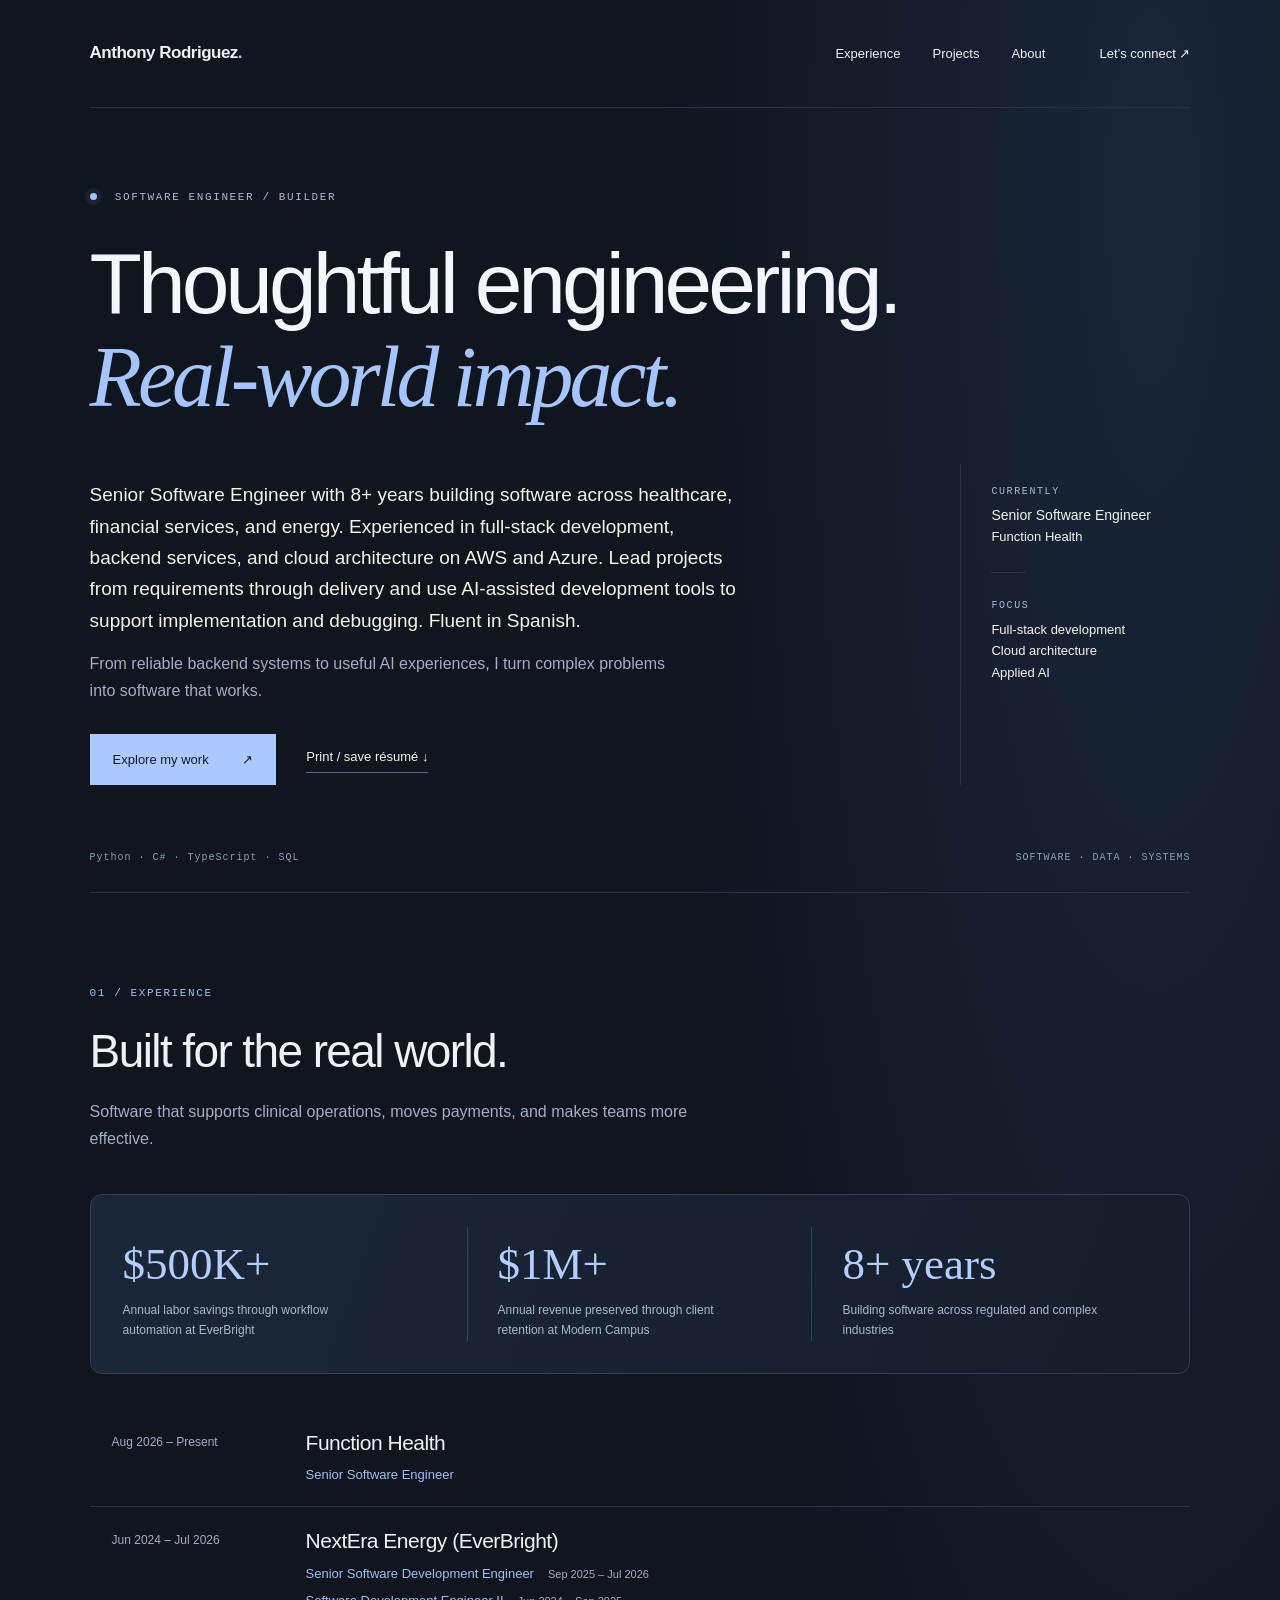
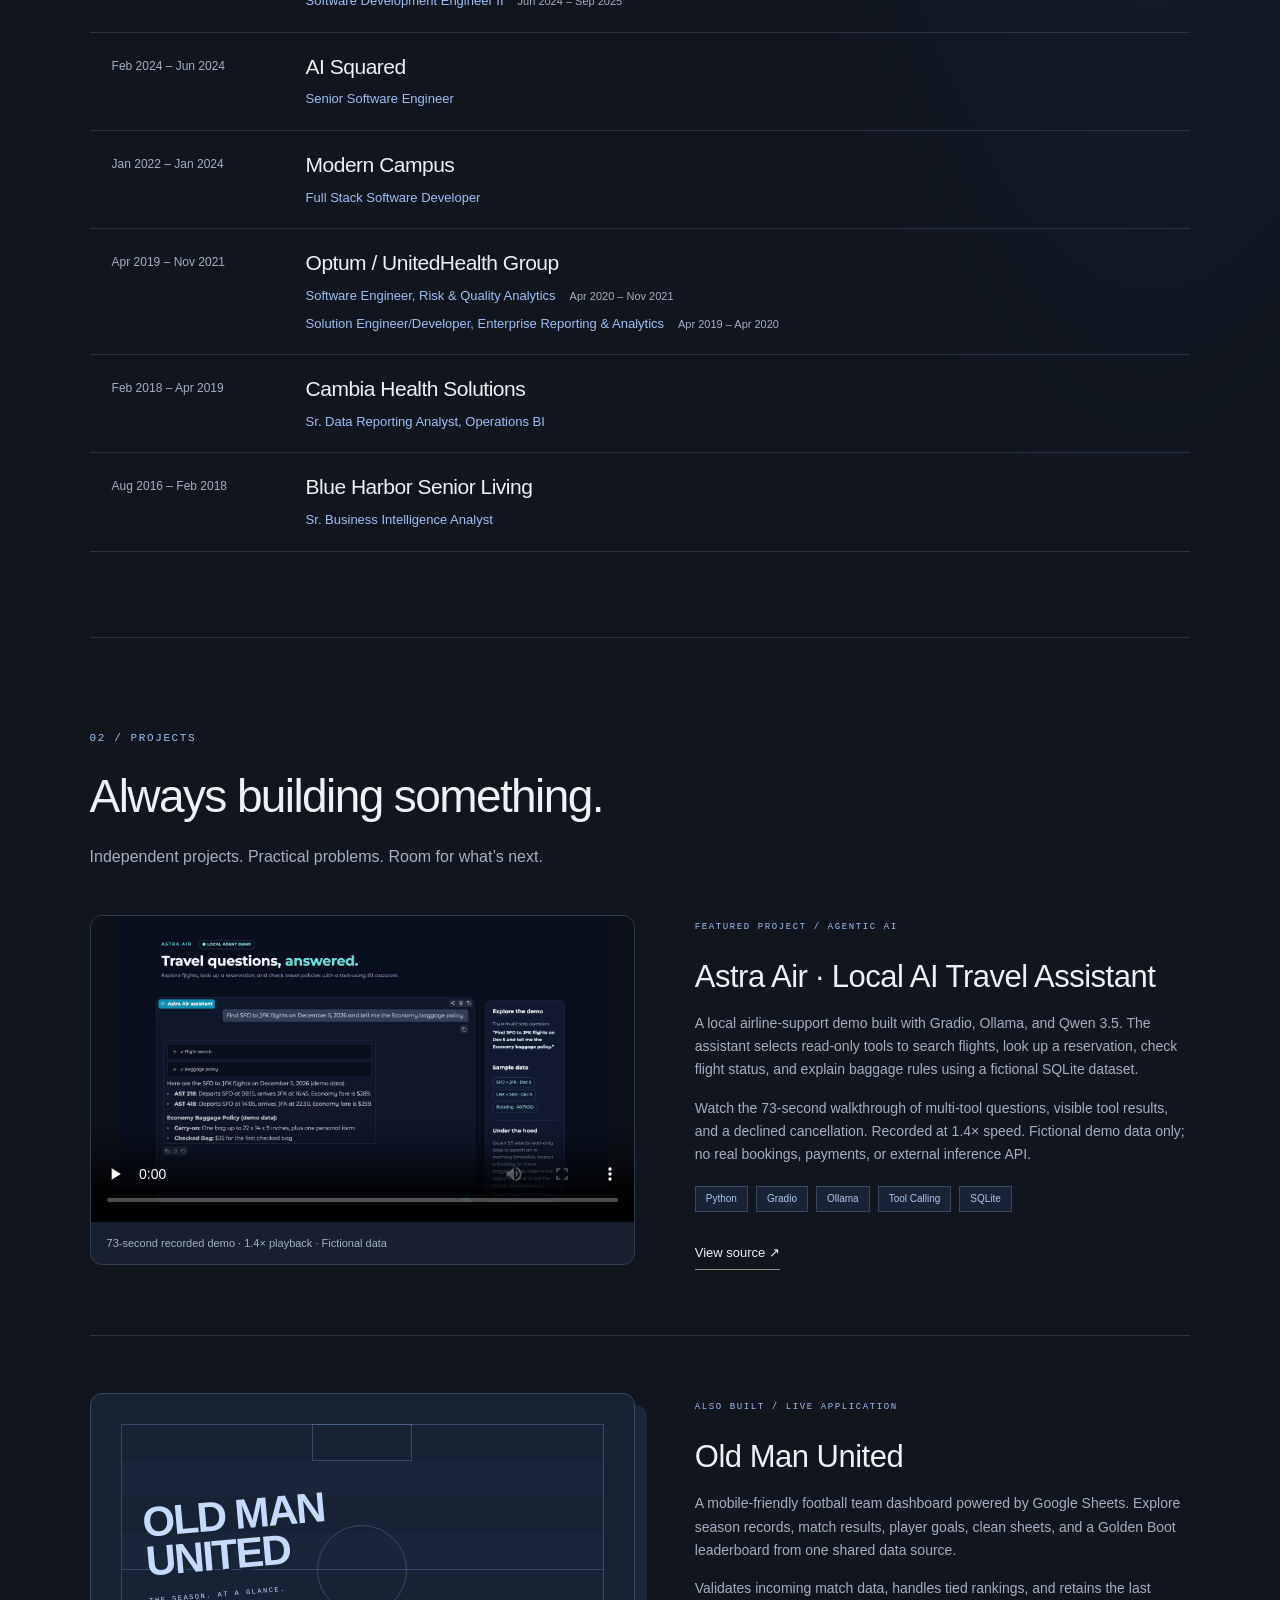
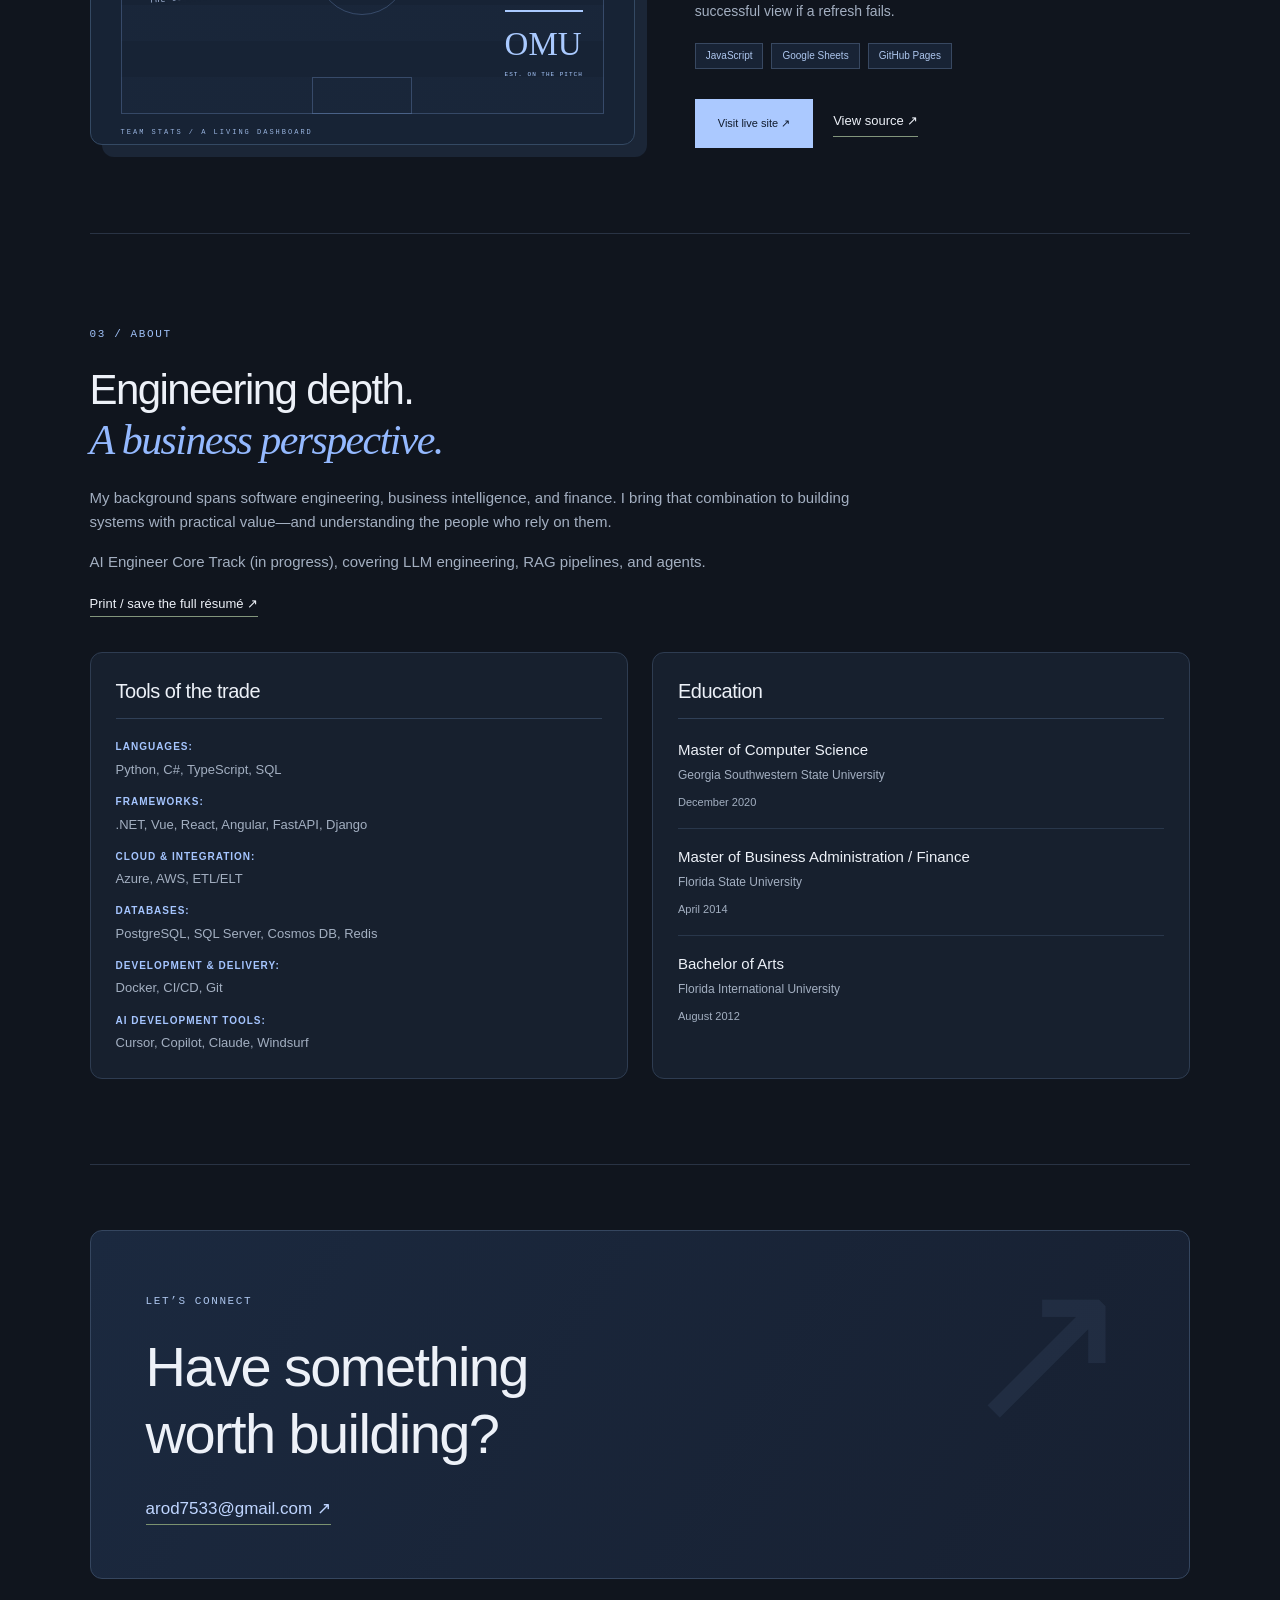
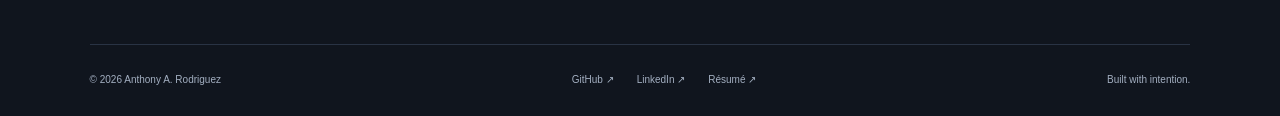
==== commit 6d95b64a: "Refresh featured project for Astra Air tool-using assistant" ====
--- a/index.html
+++ b/index.html
@@ -4,6 +4,6 @@
 <main id="main"><section class="hero"><div class="eyebrow"><span class="dot"></span> SOFTWARE ENGINEER / BUILDER</div><h1>Thoughtful engineering.<br><em>Real-world impact.</em></h1><div class="hero-bottom"><div><p class="intro">Senior Software Engineer with 8+ years building software across healthcare, financial services, and energy. Experienced in full-stack development, backend services, and cloud architecture on AWS and Azure. Lead projects from requirements through delivery and use AI-assisted development tools to support implementation and debugging. Fluent in Spanish.</p><p class="subintro">From reliable backend systems to useful AI experiences, I turn complex problems into software that works.</p><div class="actions"><a class="button" href="#projects">Explore my work <span>↗</span></a><a class="text-link" href="resume.html">Print / save résumé ↓</a></div></div><aside class="hero-note"><span class="tiny">CURRENTLY</span><strong>Senior Software Engineer</strong><span>Function Health</span><div class="note-line"></div><span class="tiny">FOCUS</span><span>Full-stack development<br>Cloud architecture<br>Applied AI</span></aside></div><div class="hero-footer"><span>Python · C# · TypeScript · SQL</span><span>SOFTWARE · DATA · SYSTEMS</span></div></section>
 <section id="work" class="section"><div class="section-heading"><span class="eyebrow">01 / EXPERIENCE</span><h2>Built for the real world.</h2><p>Software that supports clinical operations, moves payments, and makes teams more effective.</p></div><div class="impact"><div><strong>$500K+</strong><span>Annual labor savings through workflow automation at EverBright</span></div><div><strong>$1M+</strong><span>Annual revenue preserved through client retention at Modern Campus</span></div><div><strong>8+ years</strong><span>Building software across regulated and complex industries</span></div></div>
 <div class="timeline"><article><div class="time">Aug 2026 – Present</div><div><h3>Function Health</h3><div class="position-row"><span class="position-title">Senior Software Engineer</span></div></div></article><article><div class="time">Jun 2024 – Jul 2026</div><div><h3>NextEra Energy (EverBright)</h3><div class="position-row"><span class="position-title">Senior Software Development Engineer</span> <span class="position-dates">Sep 2025 – Jul 2026</span></div><div class="position-row"><span class="position-title">Software Development Engineer II</span> <span class="position-dates">Jun 2024 – Sep 2025</span></div></div></article><article><div class="time">Feb 2024 – Jun 2024</div><div><h3>AI Squared</h3><div class="position-row"><span class="position-title">Senior Software Engineer</span></div></div></article><article><div class="time">Jan 2022 – Jan 2024</div><div><h3>Modern Campus</h3><div class="position-row"><span class="position-title">Full Stack Software Developer</span></div></div></article><article><div class="time">Apr 2019 – Nov 2021</div><div><h3>Optum / UnitedHealth Group</h3><div class="position-row"><span class="position-title">Software Engineer, Risk &amp; Quality Analytics</span> <span class="position-dates">Apr 2020 – Nov 2021</span></div><div class="position-row"><span class="position-title">Solution Engineer/Developer, Enterprise Reporting &amp; Analytics</span> <span class="position-dates">Apr 2019 – Apr 2020</span></div></div></article><article><div class="time">Feb 2018 – Apr 2019</div><div><h3>Cambia Health Solutions</h3><div class="position-row"><span class="position-title">Sr. Data Reporting Analyst, Operations BI</span></div></div></article><article><div class="time">Aug 2016 – Feb 2018</div><div><h3>Blue Harbor Senior Living</h3><div class="position-row"><span class="position-title">Sr. Business Intelligence Analyst</span></div></div></article></div></section>
-<section id="projects" class="section projects"><div class="section-heading"><span class="eyebrow">02 / PROJECTS</span><h2>Always building something.</h2><p>Independent projects. Practical problems. Room for what’s next.</p></div><div id="project-list"><p>Loading featured project…</p></div><noscript><p><a href="https://github.com/arod7533/GradioChatBot">Local AI Chat — source code</a> · <a href="assets/chatbot/demo.mp4">Watch the chatbot demo</a></p><p><a href="https://arod7533.github.io/old-man-utd-stats/">Old Man United — live dashboard</a></p></noscript></section>
+<section id="projects" class="section projects"><div class="section-heading"><span class="eyebrow">02 / PROJECTS</span><h2>Always building something.</h2><p>Independent projects. Practical problems. Room for what’s next.</p></div><div id="project-list"><p>Loading featured project…</p></div><noscript><p><a href="https://github.com/arod7533/GradioChatBot">Astra Air — source code</a> · <a href="assets/chatbot/astra-demo-428f142.mp4">Watch the chatbot demo</a></p><p><a href="https://arod7533.github.io/old-man-utd-stats/">Old Man United — live dashboard</a></p></noscript></section>
 <section id="about" class="section about"><div><span class="eyebrow">03 / ABOUT</span><h2>Engineering depth.<br><em>A business perspective.</em></h2><p>My background spans software engineering, business intelligence, and finance. I bring that combination to building systems with practical value—and understanding the people who rely on them.</p><p>AI Engineer Core Track (in progress), covering LLM engineering, RAG pipelines, and agents.</p><a class="text-link" href="resume.html">Print / save the full résumé ↗</a></div><div class="about-right"><section class="about-panel skills-panel" aria-labelledby="skills-title"><h3 id="skills-title">Tools of the trade</h3><p><strong>Languages:</strong> Python, C#, TypeScript, SQL</p><p><strong>Frameworks:</strong> .NET, Vue, React, Angular, FastAPI, Django</p><p><strong>Cloud &amp; Integration:</strong> Azure, AWS, ETL/ELT</p><p><strong>Databases:</strong> PostgreSQL, SQL Server, Cosmos DB, Redis</p><p><strong>Development &amp; Delivery:</strong> Docker, CI/CD, Git</p><p><strong>AI Development Tools:</strong> Cursor, Copilot, Claude, Windsurf</p></section><section class="about-panel education-panel" aria-labelledby="education-title"><h3 id="education-title">Education</h3><div class="education-item"><h4>Master of Computer Science</h4><p>Georgia Southwestern State University</p><time>December 2020</time></div><div class="education-item"><h4>Master of Business Administration / Finance</h4><p>Florida State University</p><time>April 2014</time></div><div class="education-item"><h4>Bachelor of Arts</h4><p>Florida International University</p><time>August 2012</time></div></section></div></section>
-<section class="contact"><span class="eyebrow">LET’S CONNECT</span><h2>Have something<br>worth building?</h2><a href="mailto:arod7533@gmail.com">arod7533@gmail.com ↗</a></section></main><footer><span>© <span id="year">2026</span> Anthony A. Rodriguez</span><div><a href="https://github.com/arod7533">GitHub ↗</a><a href="https://linkedin.com/in/arod7533">LinkedIn ↗</a><a href="resume.html">Résumé ↗</a></div><span>Built with intention.</span></footer><script src="site.js?v=e612b137f5cf" defer></script></body></html>
+<section class="contact"><span class="eyebrow">LET’S CONNECT</span><h2>Have something<br>worth building?</h2><a href="mailto:arod7533@gmail.com">arod7533@gmail.com ↗</a></section></main><footer><span>© <span id="year">2026</span> Anthony A. Rodriguez</span><div><a href="https://github.com/arod7533">GitHub ↗</a><a href="https://linkedin.com/in/arod7533">LinkedIn ↗</a><a href="resume.html">Résumé ↗</a></div><span>Built with intention.</span></footer><script src="site.js?v=cb84ac966016" defer></script></body></html>
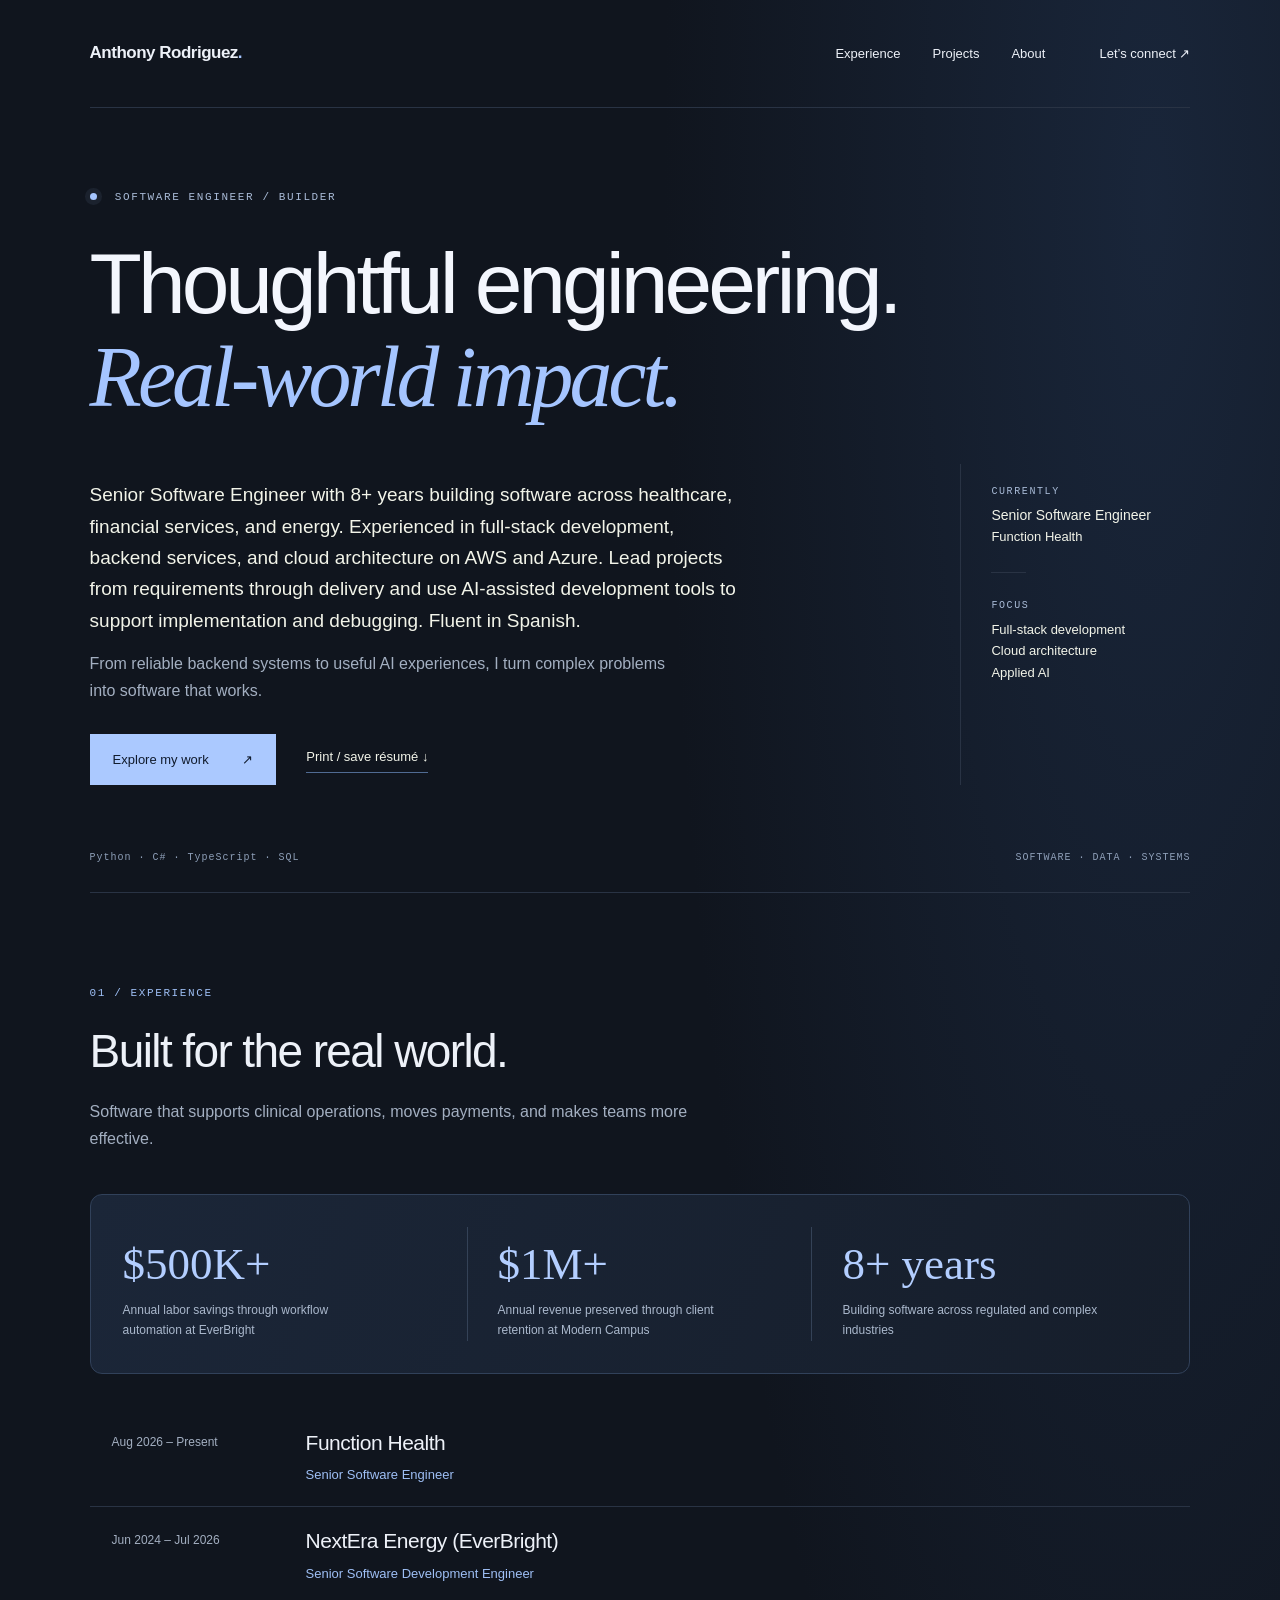
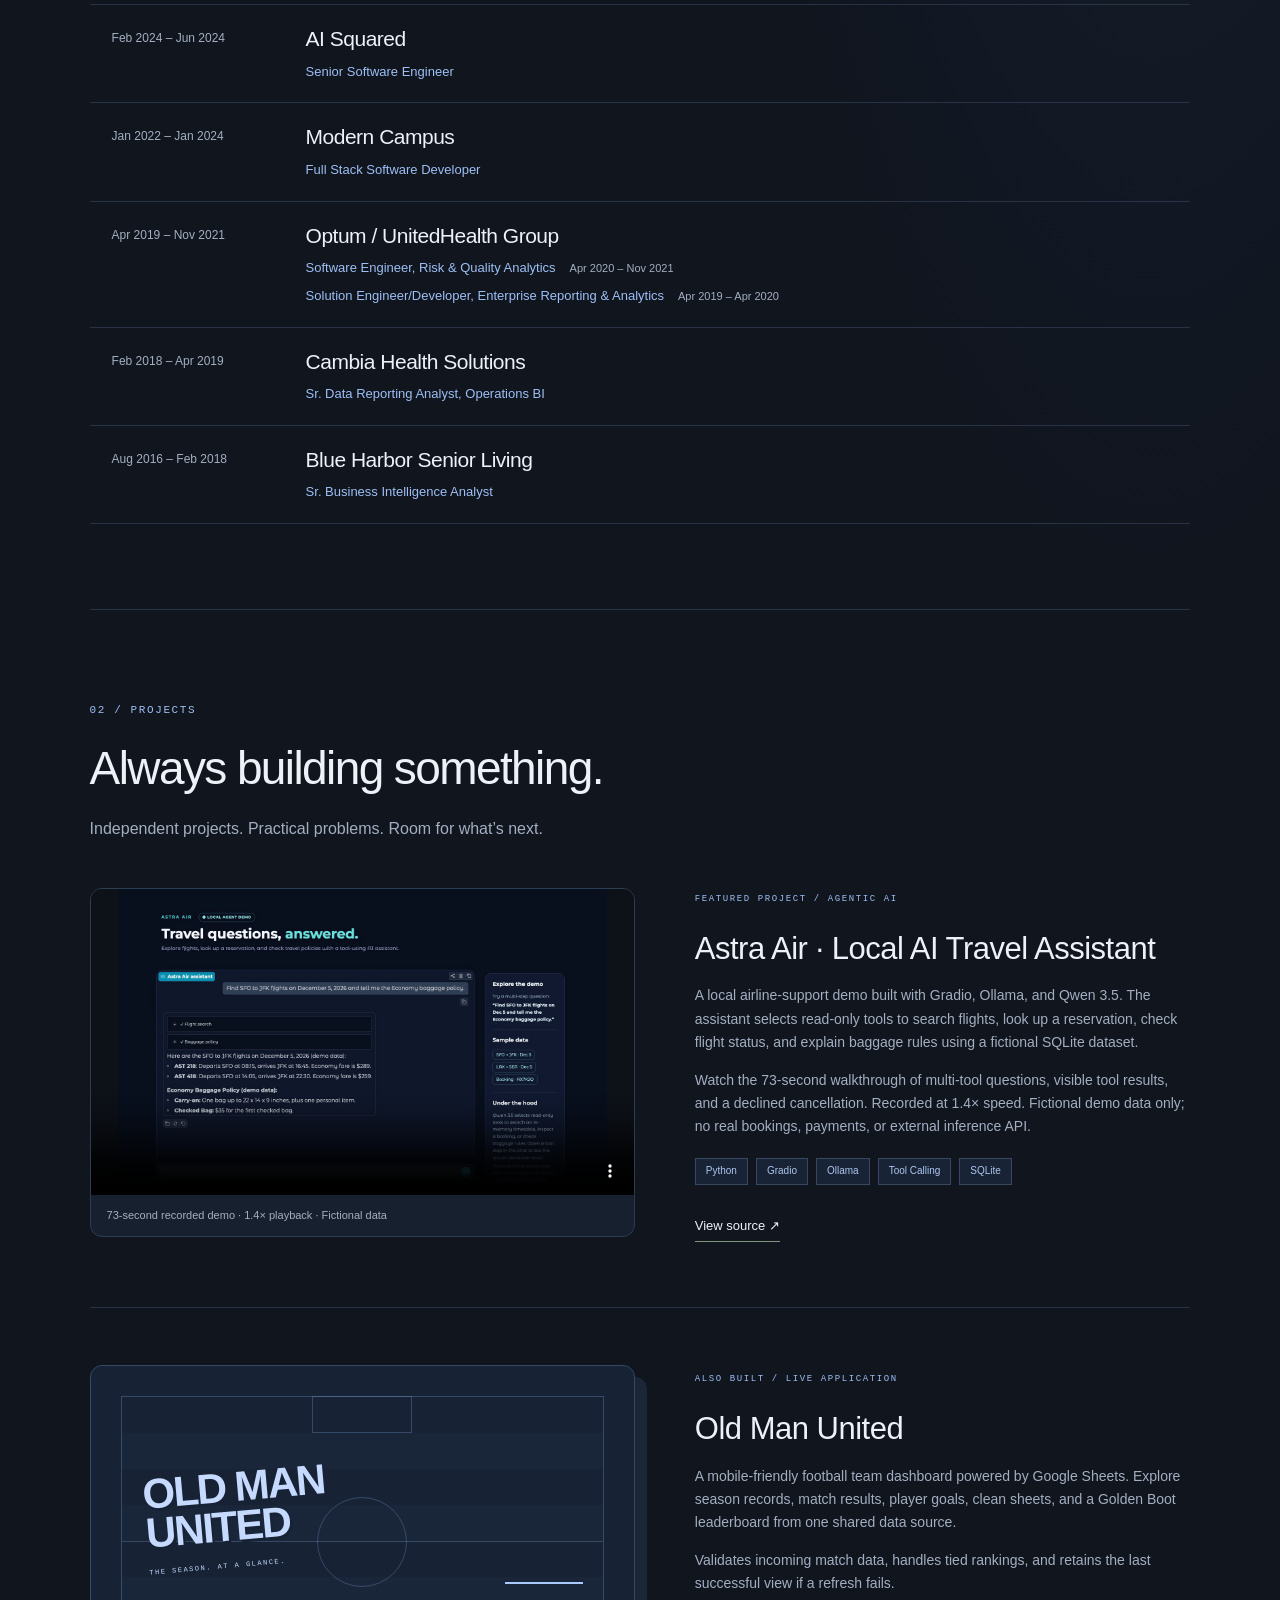
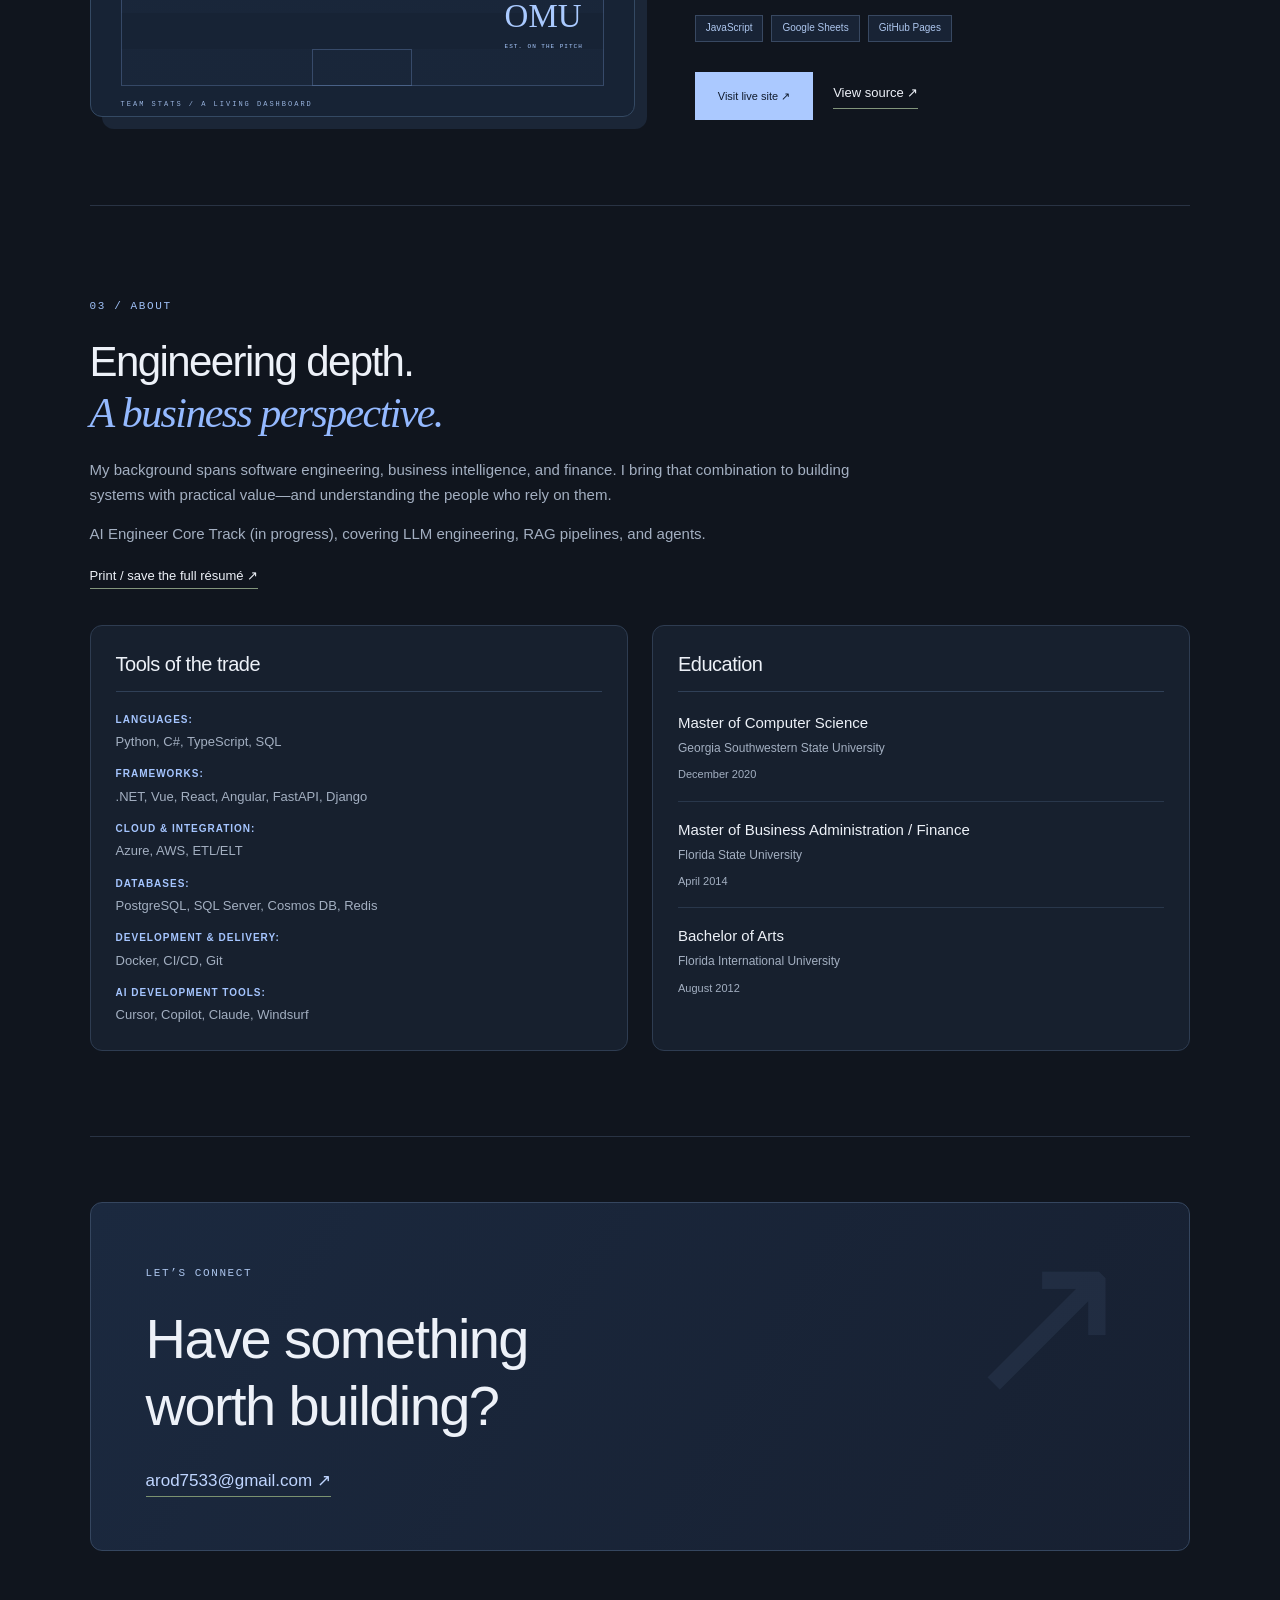
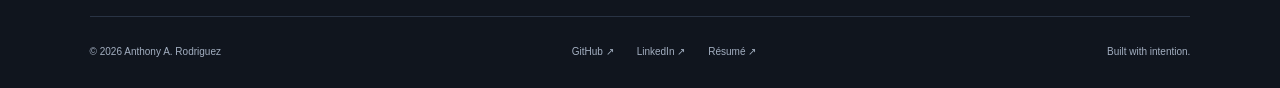
==== commit 2d23d523: "Unify resume emphasis and simplify NextEra role" ====
--- a/index.html
+++ b/index.html
@@ -3,7 +3,7 @@
 <a class="skip" href="#main">Skip to content</a><header><a class="brand" href="#">Anthony Rodriguez<span>.</span></a><nav aria-label="Main navigation"><a href="#work">Experience</a><a href="#projects">Projects</a><a href="#about">About</a><a class="nav-contact" href="mailto:arod7533@gmail.com">Let’s connect ↗</a></nav></header>
 <main id="main"><section class="hero"><div class="eyebrow"><span class="dot"></span> SOFTWARE ENGINEER / BUILDER</div><h1>Thoughtful engineering.<br><em>Real-world impact.</em></h1><div class="hero-bottom"><div><p class="intro">Senior Software Engineer with 8+ years building software across healthcare, financial services, and energy. Experienced in full-stack development, backend services, and cloud architecture on AWS and Azure. Lead projects from requirements through delivery and use AI-assisted development tools to support implementation and debugging. Fluent in Spanish.</p><p class="subintro">From reliable backend systems to useful AI experiences, I turn complex problems into software that works.</p><div class="actions"><a class="button" href="#projects">Explore my work <span>↗</span></a><a class="text-link" href="resume.html">Print / save résumé ↓</a></div></div><aside class="hero-note"><span class="tiny">CURRENTLY</span><strong>Senior Software Engineer</strong><span>Function Health</span><div class="note-line"></div><span class="tiny">FOCUS</span><span>Full-stack development<br>Cloud architecture<br>Applied AI</span></aside></div><div class="hero-footer"><span>Python · C# · TypeScript · SQL</span><span>SOFTWARE · DATA · SYSTEMS</span></div></section>
 <section id="work" class="section"><div class="section-heading"><span class="eyebrow">01 / EXPERIENCE</span><h2>Built for the real world.</h2><p>Software that supports clinical operations, moves payments, and makes teams more effective.</p></div><div class="impact"><div><strong>$500K+</strong><span>Annual labor savings through workflow automation at EverBright</span></div><div><strong>$1M+</strong><span>Annual revenue preserved through client retention at Modern Campus</span></div><div><strong>8+ years</strong><span>Building software across regulated and complex industries</span></div></div>
-<div class="timeline"><article><div class="time">Aug 2026 – Present</div><div><h3>Function Health</h3><div class="position-row"><span class="position-title">Senior Software Engineer</span></div></div></article><article><div class="time">Jun 2024 – Jul 2026</div><div><h3>NextEra Energy (EverBright)</h3><div class="position-row"><span class="position-title">Senior Software Development Engineer</span> <span class="position-dates">Sep 2025 – Jul 2026</span></div><div class="position-row"><span class="position-title">Software Development Engineer II</span> <span class="position-dates">Jun 2024 – Sep 2025</span></div></div></article><article><div class="time">Feb 2024 – Jun 2024</div><div><h3>AI Squared</h3><div class="position-row"><span class="position-title">Senior Software Engineer</span></div></div></article><article><div class="time">Jan 2022 – Jan 2024</div><div><h3>Modern Campus</h3><div class="position-row"><span class="position-title">Full Stack Software Developer</span></div></div></article><article><div class="time">Apr 2019 – Nov 2021</div><div><h3>Optum / UnitedHealth Group</h3><div class="position-row"><span class="position-title">Software Engineer, Risk &amp; Quality Analytics</span> <span class="position-dates">Apr 2020 – Nov 2021</span></div><div class="position-row"><span class="position-title">Solution Engineer/Developer, Enterprise Reporting &amp; Analytics</span> <span class="position-dates">Apr 2019 – Apr 2020</span></div></div></article><article><div class="time">Feb 2018 – Apr 2019</div><div><h3>Cambia Health Solutions</h3><div class="position-row"><span class="position-title">Sr. Data Reporting Analyst, Operations BI</span></div></div></article><article><div class="time">Aug 2016 – Feb 2018</div><div><h3>Blue Harbor Senior Living</h3><div class="position-row"><span class="position-title">Sr. Business Intelligence Analyst</span></div></div></article></div></section>
+<div class="timeline"><article><div class="time">Aug 2026 – Present</div><div><h3>Function Health</h3><div class="position-row"><span class="position-title">Senior Software Engineer</span></div></div></article><article><div class="time">Jun 2024 – Jul 2026</div><div><h3>NextEra Energy (EverBright)</h3><div class="position-row"><span class="position-title">Senior Software Development Engineer</span></div></div></article><article><div class="time">Feb 2024 – Jun 2024</div><div><h3>AI Squared</h3><div class="position-row"><span class="position-title">Senior Software Engineer</span></div></div></article><article><div class="time">Jan 2022 – Jan 2024</div><div><h3>Modern Campus</h3><div class="position-row"><span class="position-title">Full Stack Software Developer</span></div></div></article><article><div class="time">Apr 2019 – Nov 2021</div><div><h3>Optum / UnitedHealth Group</h3><div class="position-row"><span class="position-title">Software Engineer, Risk &amp; Quality Analytics</span> <span class="position-dates">Apr 2020 – Nov 2021</span></div><div class="position-row"><span class="position-title">Solution Engineer/Developer, Enterprise Reporting &amp; Analytics</span> <span class="position-dates">Apr 2019 – Apr 2020</span></div></div></article><article><div class="time">Feb 2018 – Apr 2019</div><div><h3>Cambia Health Solutions</h3><div class="position-row"><span class="position-title">Sr. Data Reporting Analyst, Operations BI</span></div></div></article><article><div class="time">Aug 2016 – Feb 2018</div><div><h3>Blue Harbor Senior Living</h3><div class="position-row"><span class="position-title">Sr. Business Intelligence Analyst</span></div></div></article></div></section>
 <section id="projects" class="section projects"><div class="section-heading"><span class="eyebrow">02 / PROJECTS</span><h2>Always building something.</h2><p>Independent projects. Practical problems. Room for what’s next.</p></div><div id="project-list"><p>Loading featured project…</p></div><noscript><p><a href="https://github.com/arod7533/GradioChatBot">Astra Air — source code</a> · <a href="assets/chatbot/astra-demo-428f142.mp4">Watch the chatbot demo</a></p><p><a href="https://arod7533.github.io/old-man-utd-stats/">Old Man United — live dashboard</a></p></noscript></section>
 <section id="about" class="section about"><div><span class="eyebrow">03 / ABOUT</span><h2>Engineering depth.<br><em>A business perspective.</em></h2><p>My background spans software engineering, business intelligence, and finance. I bring that combination to building systems with practical value—and understanding the people who rely on them.</p><p>AI Engineer Core Track (in progress), covering LLM engineering, RAG pipelines, and agents.</p><a class="text-link" href="resume.html">Print / save the full résumé ↗</a></div><div class="about-right"><section class="about-panel skills-panel" aria-labelledby="skills-title"><h3 id="skills-title">Tools of the trade</h3><p><strong>Languages:</strong> Python, C#, TypeScript, SQL</p><p><strong>Frameworks:</strong> .NET, Vue, React, Angular, FastAPI, Django</p><p><strong>Cloud &amp; Integration:</strong> Azure, AWS, ETL/ELT</p><p><strong>Databases:</strong> PostgreSQL, SQL Server, Cosmos DB, Redis</p><p><strong>Development &amp; Delivery:</strong> Docker, CI/CD, Git</p><p><strong>AI Development Tools:</strong> Cursor, Copilot, Claude, Windsurf</p></section><section class="about-panel education-panel" aria-labelledby="education-title"><h3 id="education-title">Education</h3><div class="education-item"><h4>Master of Computer Science</h4><p>Georgia Southwestern State University</p><time>December 2020</time></div><div class="education-item"><h4>Master of Business Administration / Finance</h4><p>Florida State University</p><time>April 2014</time></div><div class="education-item"><h4>Bachelor of Arts</h4><p>Florida International University</p><time>August 2012</time></div></section></div></section>
 <section class="contact"><span class="eyebrow">LET’S CONNECT</span><h2>Have something<br>worth building?</h2><a href="mailto:arod7533@gmail.com">arod7533@gmail.com ↗</a></section></main><footer><span>© <span id="year">2026</span> Anthony A. Rodriguez</span><div><a href="https://github.com/arod7533">GitHub ↗</a><a href="https://linkedin.com/in/arod7533">LinkedIn ↗</a><a href="resume.html">Résumé ↗</a></div><span>Built with intention.</span></footer><script src="site.js?v=cb84ac966016" defer></script></body></html>
